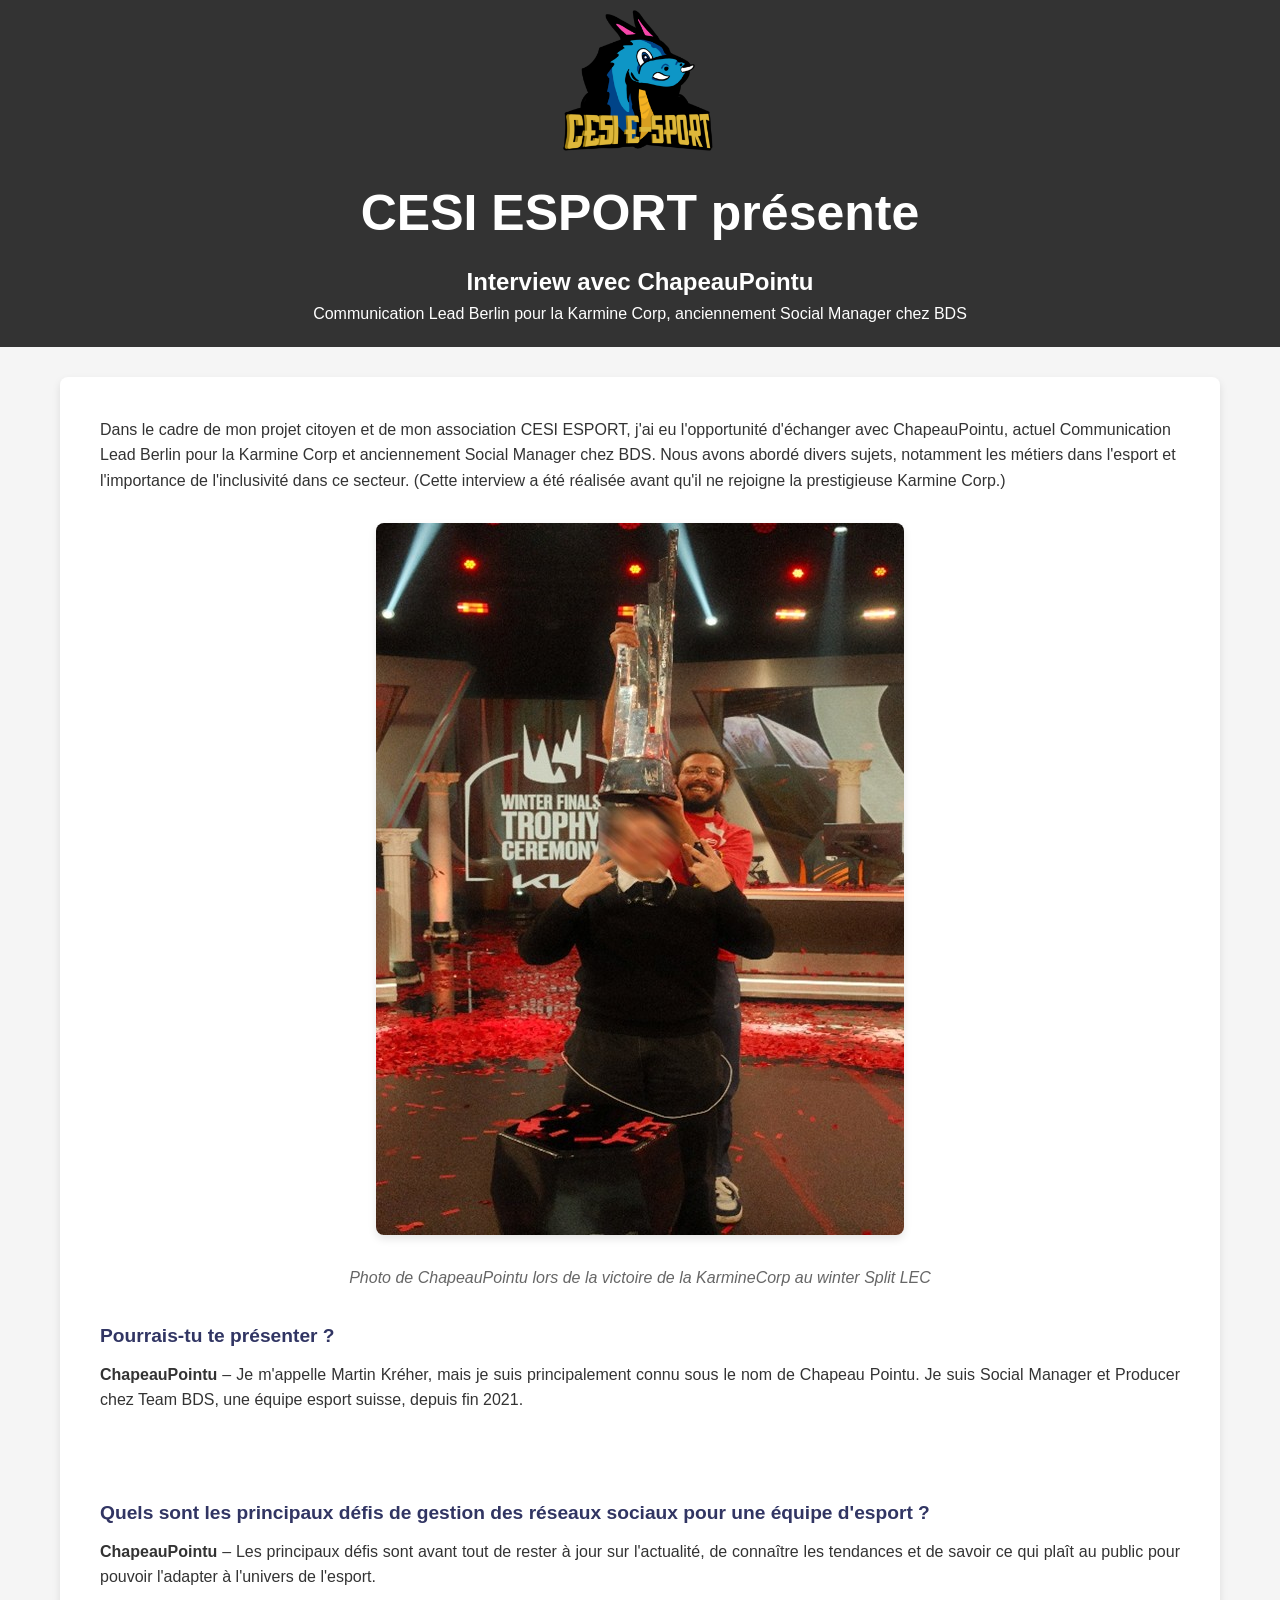
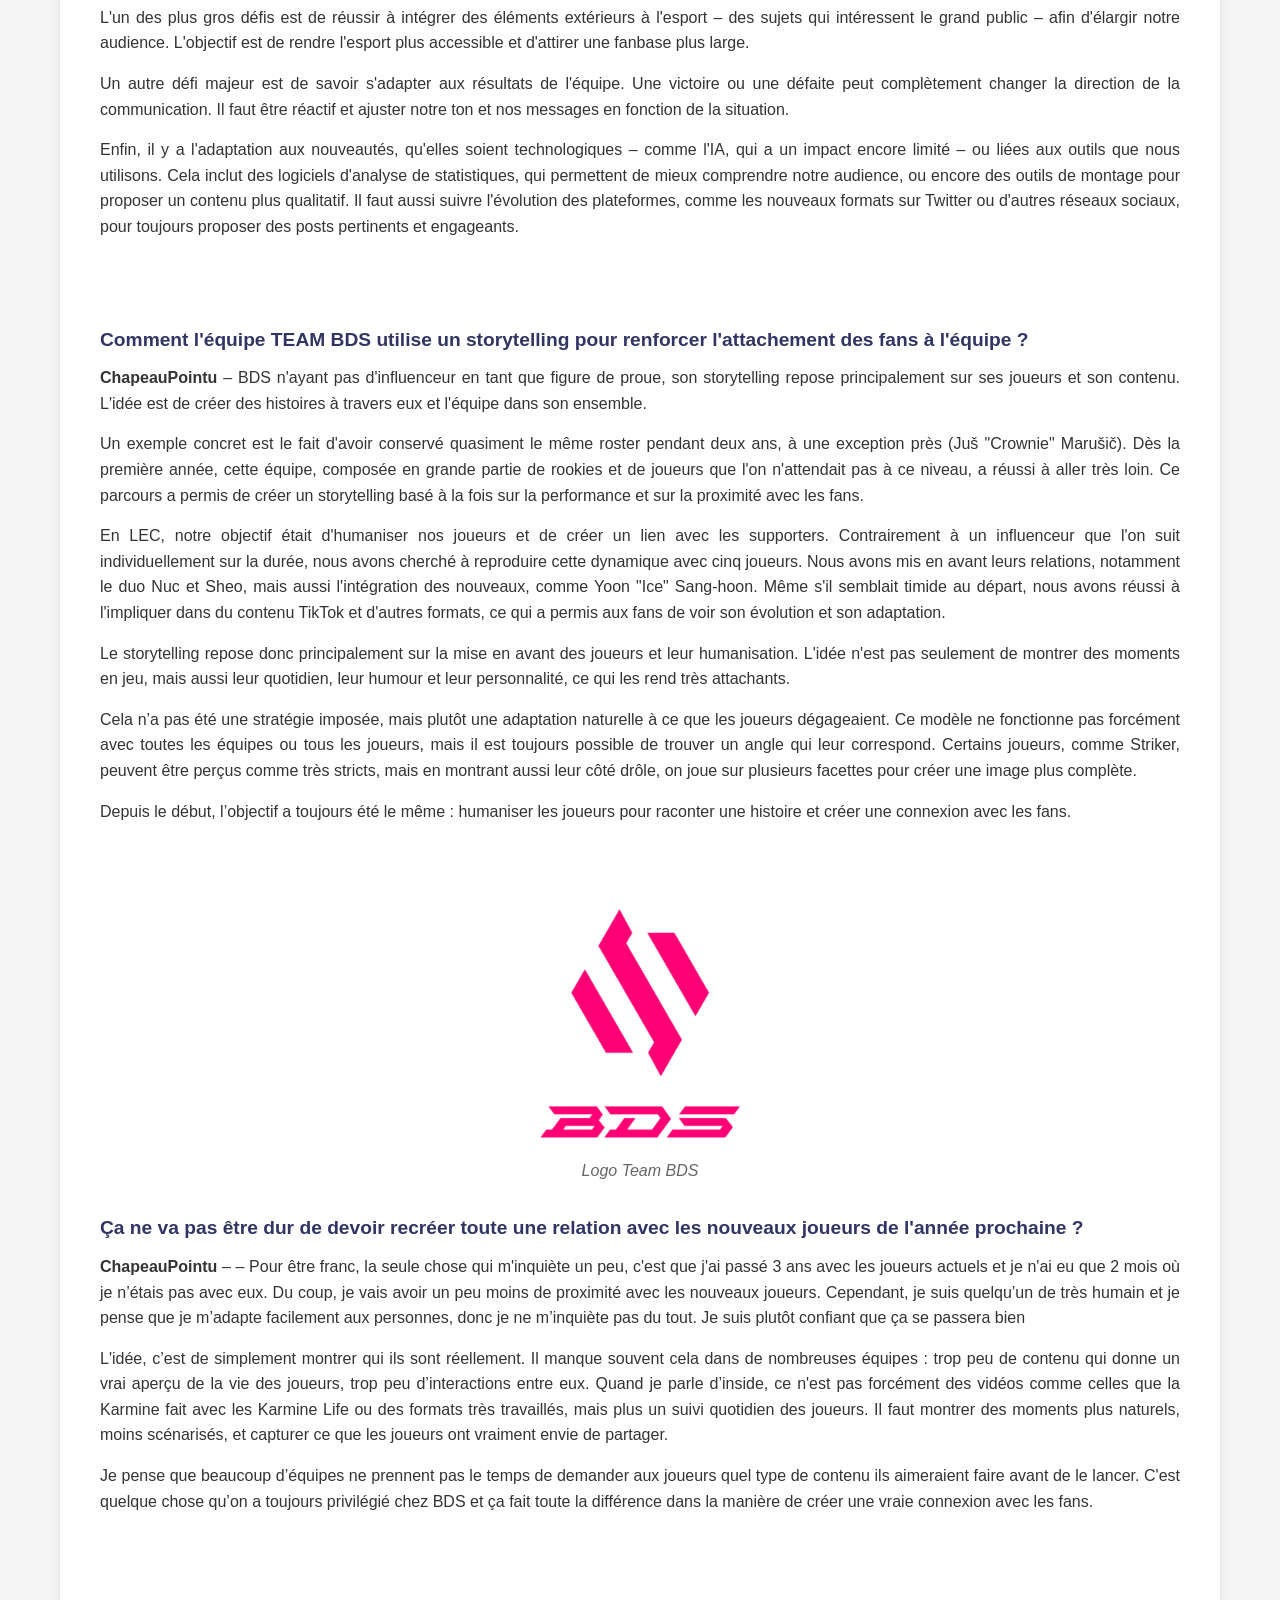
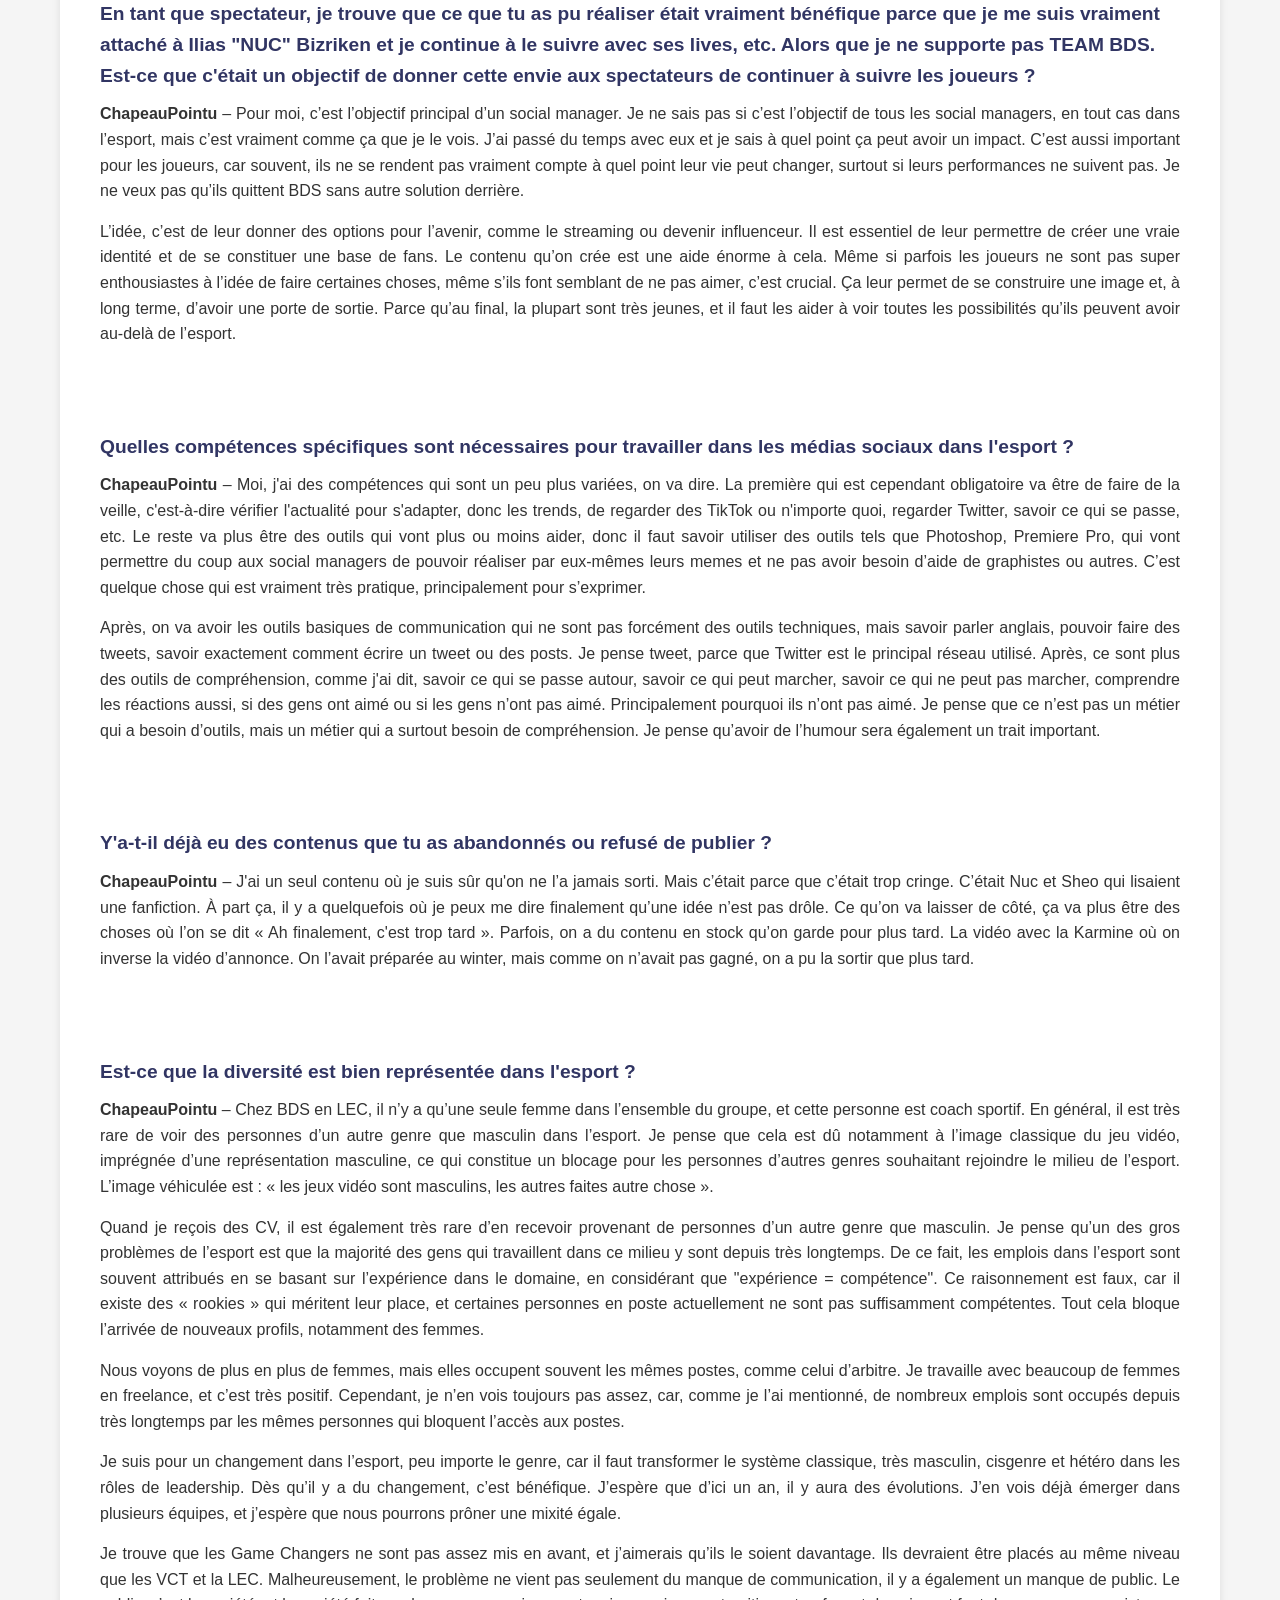
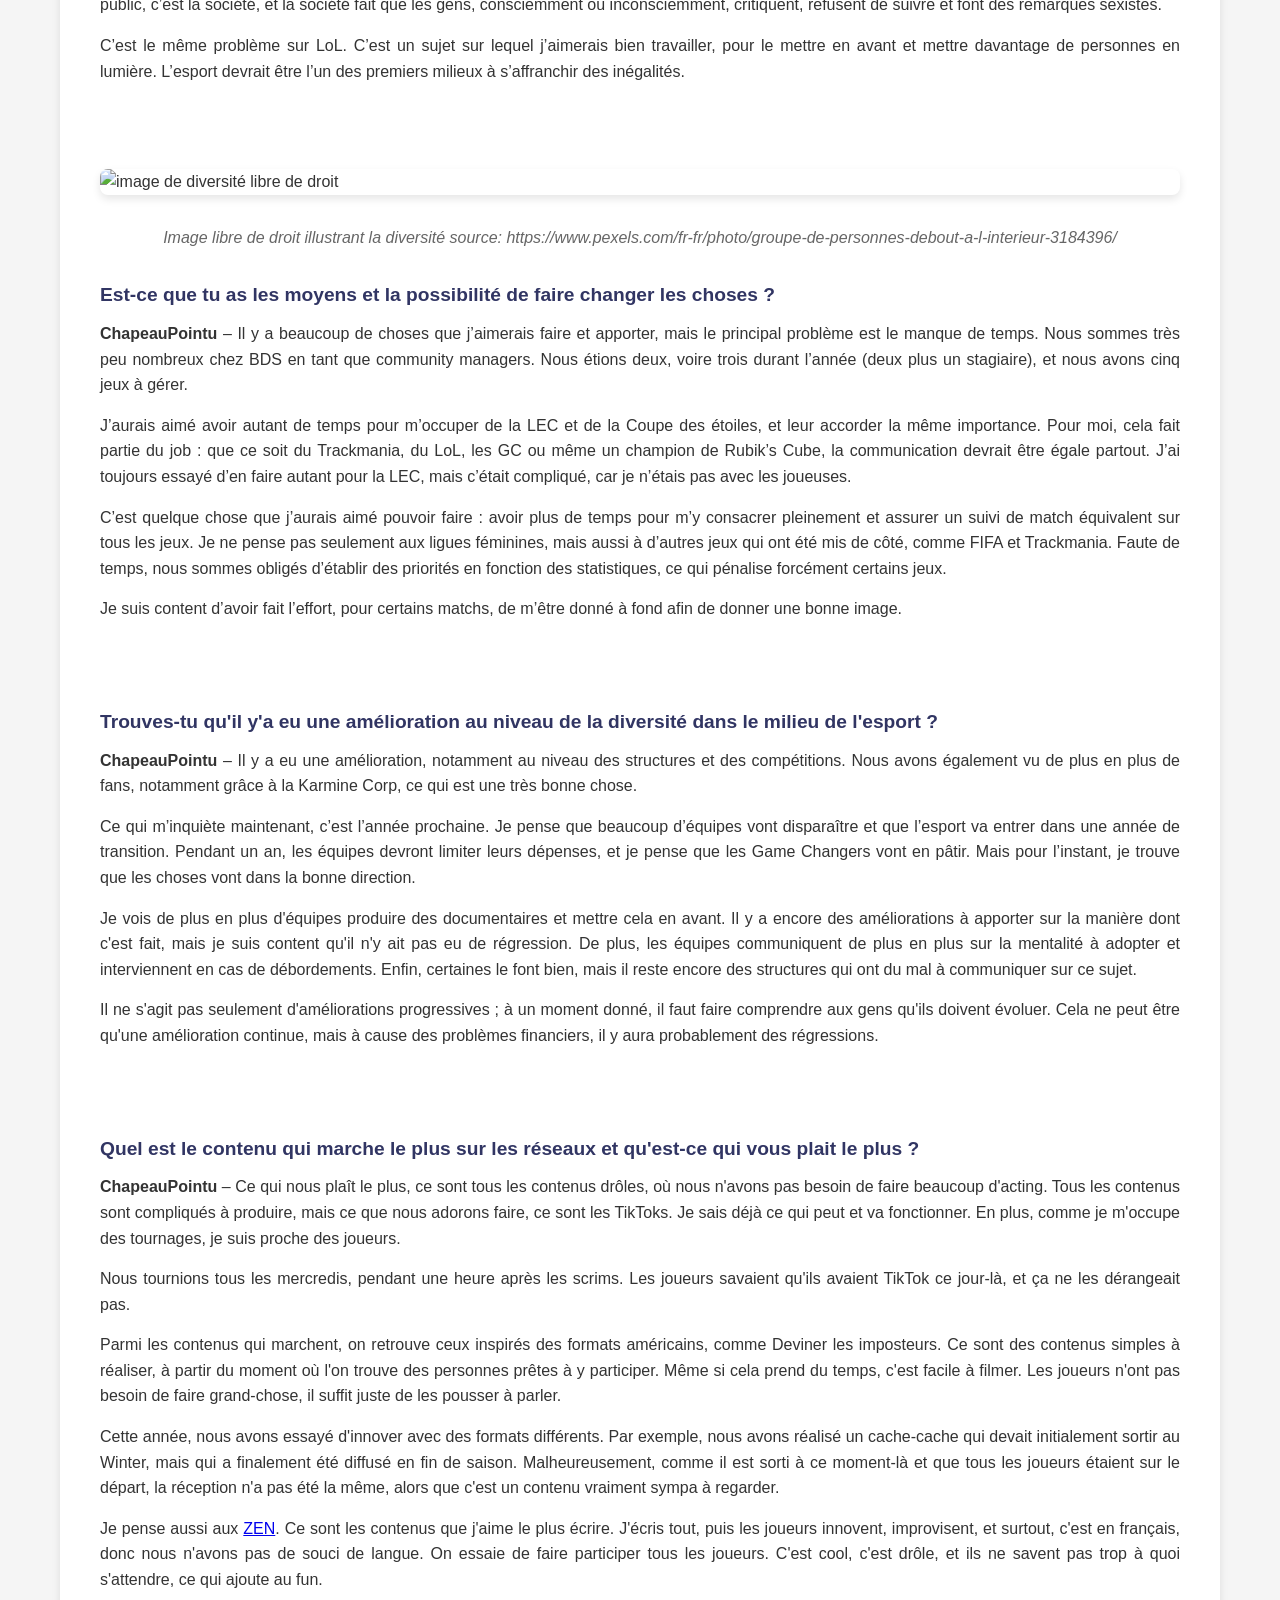
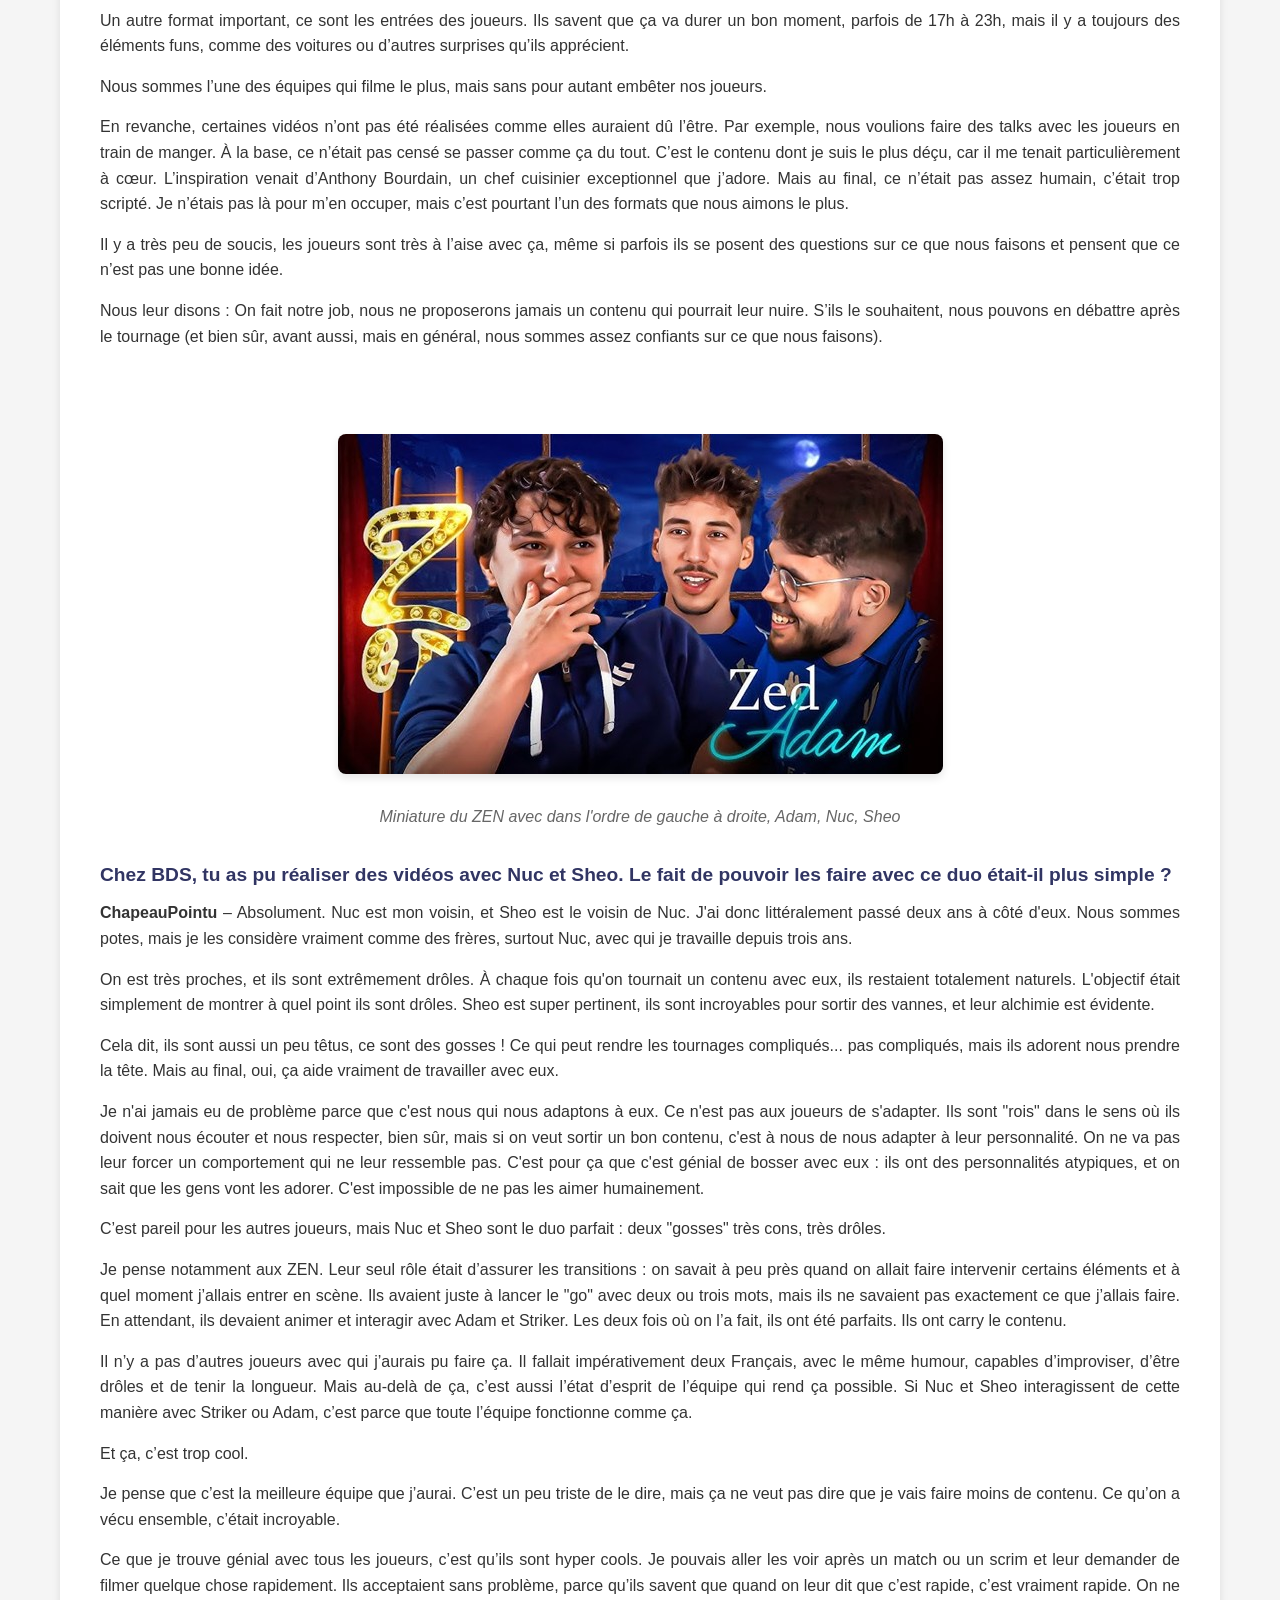
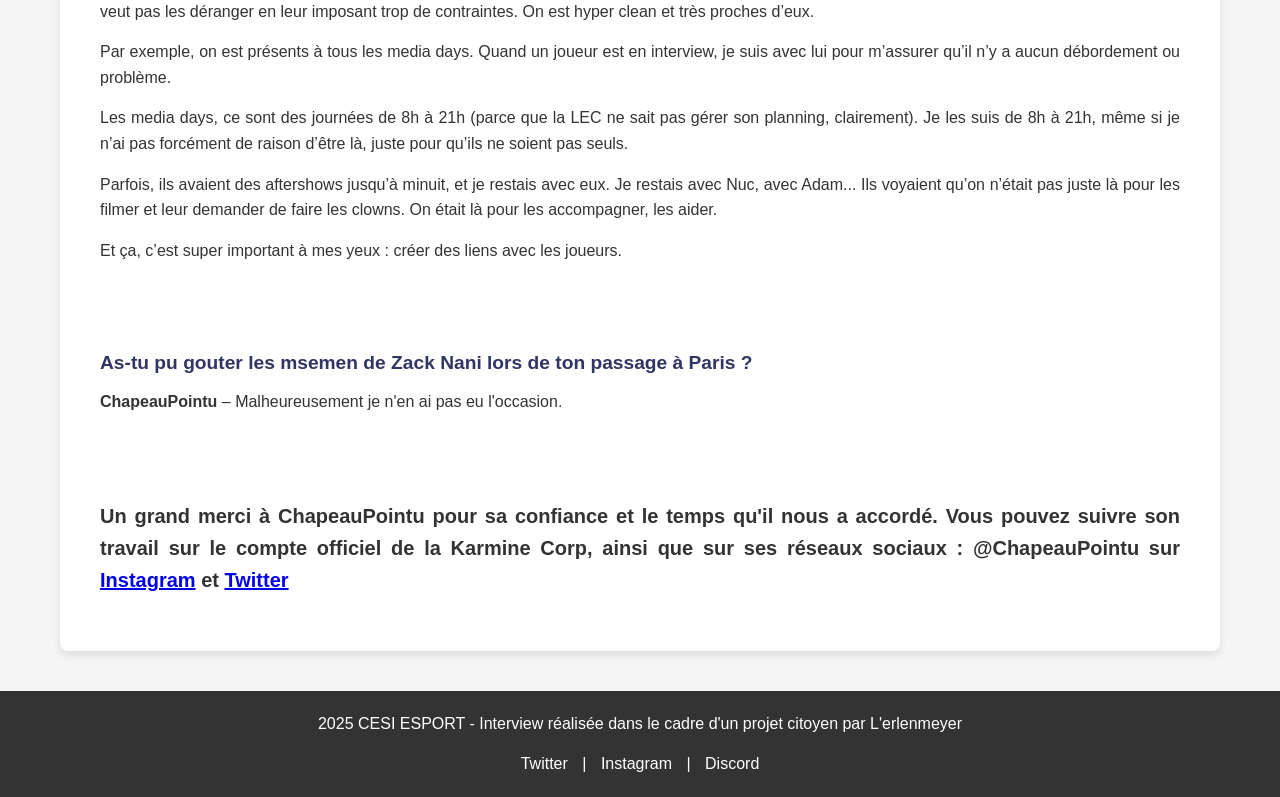
==== index.html @ 4772091a "Ajout image + plus d'espace entre les réponses" ====
<!DOCTYPE html>
<html lang="fr">
<head>
    <meta charset="UTF-8">
    <meta name="viewport" content="width=device-width, initial-scale=1.0">
    <link rel="stylesheet" href="Style.css">
    <link rel="icon" href="img/Logo%20cesi%20e-sport.png" type="image/x-icon">
    <title>Interview avec ChapeauPointu - CESI ESPORT</title>
</head>
<body>
<header>
    <div class="container">

        <img class= "logo_cesi_esport" src="img/Logo%20cesi%20e-sport.png" alt ="Logo Cesi Esport">
        <h1>CESI ESPORT présente</h1>
        <h2>Interview avec ChapeauPointu</h2>
        <p>Communication Lead Berlin pour la Karmine Corp, anciennement Social Manager chez BDS</p>
    </div>
</header>

<div class="container">
    <section class="interview-section">
        <p>Dans le cadre de mon projet citoyen et de mon association CESI ESPORT, j'ai eu l'opportunité d'échanger avec ChapeauPointu, actuel Communication Lead Berlin pour la Karmine Corp et anciennement Social Manager chez BDS. Nous avons abordé divers sujets, notamment les métiers dans l'esport et l'importance de l'inclusivité dans ce secteur. (Cette interview a été réalisée avant qu'il ne rejoigne la prestigieuse Karmine Corp.)</p>

        <img class="featured-image" src="img/Image1.jpg" alt="Photo de ChapeauPointu lors de la victoire de la KarmineCorp au winter Split LEC">
        <div class="image-caption"> Photo de ChapeauPointu lors de la victoire de la KarmineCorp au winter Split LEC</div>



        <div class="question">Pourrais-tu te présenter ?</div>
        <div class="answer">
            <p><strong>ChapeauPointu</strong> – Je m'appelle Martin Kréher, mais je suis principalement connu
                sous le nom de Chapeau Pointu. Je suis Social
                Manager et Producer chez Team BDS, une équipe esport suisse, depuis fin 2021.</p>
        </div>

        <div class="question">Quels sont les principaux défis de gestion des réseaux sociaux pour une équipe d'esport ?</div>
        <div class="answer">
            <p><strong>ChapeauPointu</strong> – Les principaux défis sont avant tout de rester à jour sur l'actualité, de connaître les tendances et de savoir ce qui plaît au public pour pouvoir l'adapter à l'univers de l'esport.</p>
            <p>L'un des plus gros défis est de réussir à intégrer des éléments extérieurs à l'esport – des sujets qui intéressent le grand public – afin d'élargir notre audience. L'objectif est de rendre l'esport plus accessible et d'attirer une fanbase plus large.</p>
            <p>Un autre défi majeur est de savoir s'adapter aux résultats de l'équipe. Une victoire ou une défaite peut complètement changer la direction de la communication. Il faut être réactif et ajuster notre ton et nos messages en fonction de la situation.</p>
            <p>Enfin, il y a l'adaptation aux nouveautés, qu'elles soient technologiques – comme l'IA, qui a un impact encore limité – ou liées aux outils que nous utilisons. Cela inclut des logiciels d'analyse de statistiques, qui permettent de mieux comprendre notre audience, ou encore des outils de montage pour proposer un contenu plus qualitatif. Il faut aussi suivre l'évolution des plateformes, comme les nouveaux formats sur Twitter ou d'autres réseaux sociaux, pour toujours proposer des posts pertinents et engageants.</p>
        </div>

        <div class="question">Comment l'équipe TEAM BDS utilise un storytelling pour renforcer l'attachement des fans à l'équipe ?</div>
        <div class="answer">
            <p><strong>ChapeauPointu</strong> – BDS n'ayant pas d'influenceur en tant que figure de proue, son storytelling repose principalement sur ses joueurs et son contenu. L'idée est de créer des histoires à travers eux et l'équipe dans son ensemble.</p>
            <p>Un exemple concret est le fait d'avoir conservé quasiment le même roster pendant deux ans, à une exception près (Juš "Crownie" Marušič). Dès la première année, cette équipe, composée en grande partie de rookies et de joueurs que l'on n'attendait pas à ce niveau, a réussi à aller très loin. Ce parcours a permis de créer un storytelling basé à la fois sur la performance et sur la proximité avec les fans.</p>
            <p>En LEC, notre objectif était d'humaniser nos joueurs et de créer un lien avec les supporters. Contrairement à un influenceur que l'on suit individuellement sur la durée, nous avons cherché à reproduire cette dynamique avec cinq joueurs. Nous avons mis en avant leurs relations, notamment le duo Nuc et Sheo, mais aussi l'intégration des nouveaux, comme Yoon "Ice" Sang-hoon. Même s'il semblait timide au départ, nous avons réussi à l'impliquer dans du contenu TikTok et d'autres formats, ce qui a permis aux fans de voir son évolution et son adaptation.</p>
            <p>Le storytelling repose donc principalement sur la mise en avant des joueurs et leur humanisation. L'idée n'est pas seulement de montrer des moments en jeu, mais aussi leur quotidien, leur humour et leur personnalité, ce qui les rend très attachants.</p>
            <p>Cela n’a pas été une stratégie imposée, mais plutôt une adaptation naturelle à ce que les joueurs dégageaient. Ce modèle ne fonctionne pas forcément avec toutes les équipes ou tous les joueurs, mais il est toujours possible de trouver un angle qui leur correspond. Certains joueurs, comme Striker, peuvent être perçus comme très stricts, mais en montrant aussi leur côté drôle, on joue sur plusieurs facettes pour créer une image plus complète.</p>
            <p>Depuis le début, l’objectif a toujours été le même : humaniser les joueurs pour raconter une histoire et créer une connexion avec les fans.</p>
        </div>

        <img class="bds" src="img/Image2.png" alt="Logo Team BDS">
        <div class="image-caption"> Logo Team BDS</div>

        <div class="question">Ça ne va pas être dur de devoir recréer toute une relation avec les nouveaux joueurs de l'année prochaine ?</div>
        <div class="answer">
            <p><strong>ChapeauPointu</strong> – – Pour être franc, la seule chose qui m'inquiète un peu, c'est que j'ai passé 3 ans avec les joueurs actuels et je n'ai eu que 2 mois où je n’étais pas avec eux. Du coup, je vais avoir un peu moins de proximité avec les nouveaux joueurs. Cependant, je suis quelqu’un de très humain et je pense que je m’adapte facilement aux personnes, donc je ne m’inquiète pas du tout. Je suis plutôt confiant que ça se passera bien</p>
            <p>L'idée, c’est de simplement montrer qui ils sont réellement. Il manque souvent cela dans de nombreuses équipes : trop peu de contenu qui donne un vrai aperçu de la vie des joueurs, trop peu d’interactions entre eux. Quand je parle d’inside, ce n'est pas forcément des vidéos comme celles que la Karmine fait avec les Karmine Life ou des formats très travaillés, mais plus un suivi quotidien des joueurs. Il faut montrer des moments plus naturels, moins scénarisés, et capturer ce que les joueurs ont vraiment envie de partager.</p>
            <p>Je pense que beaucoup d’équipes ne prennent pas le temps de demander aux joueurs quel type de contenu ils aimeraient faire avant de le lancer. C'est quelque chose qu’on a toujours privilégié chez BDS et ça fait toute la différence dans la manière de créer une vraie connexion avec les fans.</p>
        </div>

        <div class="question">En tant que spectateur, je trouve que ce que tu as pu réaliser était vraiment bénéfique parce que je me suis vraiment attaché à Ilias "NUC" Bizriken et je continue à le suivre avec ses lives, etc. Alors que je ne supporte pas TEAM BDS. Est-ce que c'était un objectif de donner cette envie aux spectateurs de continuer à suivre les joueurs ?</div>
        <div class="answer">
            <p><strong>ChapeauPointu</strong> – Pour moi, c’est l’objectif principal d’un social manager. Je ne sais pas si c’est l’objectif de tous les social managers, en tout cas dans l’esport, mais c’est vraiment comme ça que je le vois. J’ai passé du temps avec eux et je sais à quel point ça peut avoir un impact. C’est aussi important pour les joueurs, car souvent, ils ne se rendent pas vraiment compte à quel point leur vie peut changer, surtout si leurs performances ne suivent pas. Je ne veux pas qu’ils quittent BDS sans autre solution derrière.</p>
            <p>L’idée, c’est de leur donner des options pour l’avenir, comme le streaming ou devenir influenceur. Il est essentiel de leur permettre de créer une vraie identité et de se constituer une base de fans. Le contenu qu’on crée est une aide énorme à cela. Même si parfois les joueurs ne sont pas super enthousiastes à l’idée de faire certaines choses, même s’ils font semblant de ne pas aimer, c’est crucial. Ça leur permet de se construire une image et, à long terme, d’avoir une porte de sortie. Parce qu’au final, la plupart sont très jeunes, et il faut les aider à voir toutes les possibilités qu’ils peuvent avoir au-delà de l’esport.</p>
        </div>

        <div class="question">Quelles compétences spécifiques sont nécessaires pour travailler dans les médias sociaux dans l'esport ?</div>
        <div class="answer">
            <p><strong>ChapeauPointu</strong> – Moi, j'ai des compétences qui sont un peu plus variées, on va dire. La première qui est cependant obligatoire va être de faire de la veille, c'est-à-dire vérifier l'actualité pour s'adapter, donc les trends, de regarder des TikTok ou n'importe quoi, regarder Twitter, savoir ce qui se passe, etc. Le reste va plus être des outils qui vont plus ou moins aider, donc il faut savoir utiliser des outils tels que Photoshop, Premiere Pro, qui vont permettre du coup aux social managers de pouvoir réaliser par eux-mêmes leurs memes et ne pas avoir besoin d’aide de graphistes ou autres. C’est quelque chose qui est vraiment très pratique, principalement pour s’exprimer.</p>
            <p>Après, on va avoir les outils basiques de communication qui ne sont pas forcément des outils techniques, mais savoir parler anglais, pouvoir faire des tweets, savoir exactement comment écrire un tweet ou des posts. Je pense tweet, parce que Twitter est le principal réseau utilisé. Après, ce sont plus des outils de compréhension, comme j'ai dit, savoir ce qui se passe autour, savoir ce qui peut marcher, savoir ce qui ne peut pas marcher, comprendre les réactions aussi, si des gens ont aimé ou si les gens n’ont pas aimé. Principalement pourquoi ils n’ont pas aimé. Je pense que ce n’est pas un métier qui a besoin d’outils, mais un métier qui a surtout besoin de compréhension. Je pense qu’avoir de l’humour sera également un trait important.</p>
        </div>

        <div class="question">Y'a-t-il déjà eu des contenus que tu as abandonnés ou refusé de publier ?</div>
        <div class="answer">
            <p><strong>ChapeauPointu</strong> – J'ai un seul contenu où je suis sûr qu'on ne l’a jamais sorti. Mais c’était parce que c’était trop cringe. C’était Nuc et Sheo qui lisaient une fanfiction. À part ça, il y a quelquefois où je peux me dire finalement qu’une idée n’est pas drôle. Ce qu’on va laisser de côté, ça va plus être des choses où l’on se dit « Ah finalement, c'est trop tard ». Parfois, on a du contenu en stock qu’on garde pour plus tard. La vidéo avec la Karmine où on inverse la vidéo d’annonce. On l’avait préparée au winter, mais comme on n’avait pas gagné, on a pu la sortir que plus tard.</p>
        </div>

        <div class="question">Est-ce que la diversité est bien représentée dans l'esport ?</div>
        <div class="answer">
            <p><strong>ChapeauPointu</strong> – Chez BDS en LEC, il n’y a qu’une seule femme dans l’ensemble du groupe, et cette personne est coach sportif. En général, il est très rare de voir des personnes d’un autre genre que masculin dans l’esport. Je pense que cela est dû notamment à l’image classique du jeu vidéo, imprégnée d’une représentation masculine, ce qui constitue un blocage pour les personnes d’autres genres souhaitant rejoindre le milieu de l’esport. L’image véhiculée est : « les jeux vidéo sont masculins, les autres faites autre chose ».</p>
            <p>Quand je reçois des CV, il est également très rare d’en recevoir provenant de personnes d’un autre genre que masculin. Je pense qu’un des gros problèmes de l’esport est que la majorité des gens qui travaillent dans ce milieu y sont depuis très longtemps. De ce fait, les emplois dans l’esport sont souvent attribués en se basant sur l’expérience dans le domaine, en considérant que "expérience = compétence". Ce raisonnement est faux, car il existe des « rookies » qui méritent leur place, et certaines personnes en poste actuellement ne sont pas suffisamment compétentes. Tout cela bloque l’arrivée de nouveaux profils, notamment des femmes.</p>
            <p>Nous voyons de plus en plus de femmes, mais elles occupent souvent les mêmes postes, comme celui d’arbitre. Je travaille avec beaucoup de femmes en freelance, et c’est très positif. Cependant, je n’en vois toujours pas assez, car, comme je l’ai mentionné, de nombreux emplois sont occupés depuis très longtemps par les mêmes personnes qui bloquent l’accès aux postes.</p>
            <p>Je suis pour un changement dans l’esport, peu importe le genre, car il faut transformer le système classique, très masculin, cisgenre et hétéro dans les rôles de leadership. Dès qu’il y a du changement, c’est bénéfique. J’espère que d’ici un an, il y aura des évolutions. J’en vois déjà émerger dans plusieurs équipes, et j’espère que nous pourrons prôner une mixité égale.</p>
            <p>Je trouve que les Game Changers ne sont pas assez mis en avant, et j’aimerais qu’ils le soient davantage. Ils devraient être placés au même niveau que les VCT et la LEC. Malheureusement, le problème ne vient pas seulement du manque de communication, il y a également un manque de public. Le public, c’est la société, et la société fait que les gens, consciemment ou inconsciemment, critiquent, refusent de suivre et font des remarques sexistes.</p>
            <p>C’est le même problème sur LoL. C’est un sujet sur lequel j’aimerais bien travailler, pour le mettre en avant et mettre davantage de personnes en lumière. L’esport devrait être l’un des premiers milieux à s’affranchir des inégalités.</p>
        </div>
        <img class ="featured-image" src="img/diversity.png" alt ="image de diversité libre de droit">
        <div class="image-caption"> Image libre de droit illustrant la diversité source: https://www.pexels.com/fr-fr/photo/groupe-de-personnes-debout-a-l-interieur-3184396/</div>

        <div class="question">Est-ce que tu as les moyens et la possibilité de faire changer les choses ?</div>
        <div class="answer">
            <p><strong>ChapeauPointu</strong> – Il y a beaucoup de choses que j’aimerais faire et apporter, mais le principal problème est le manque de temps. Nous sommes très peu nombreux chez BDS en tant que community managers. Nous étions deux, voire trois durant l’année (deux plus un stagiaire), et nous avons cinq jeux à gérer.</p>
            <p>J’aurais aimé avoir autant de temps pour m’occuper de la LEC et de la Coupe des étoiles, et leur accorder la même importance. Pour moi, cela fait partie du job : que ce soit du Trackmania, du LoL, les GC ou même un champion de Rubik’s Cube, la communication devrait être égale partout. J’ai toujours essayé d’en faire autant pour la LEC, mais c’était compliqué, car je n’étais pas avec les joueuses.</p>
            <p>C’est quelque chose que j’aurais aimé pouvoir faire : avoir plus de temps pour m’y consacrer pleinement et assurer un suivi de match équivalent sur tous les jeux. Je ne pense pas seulement aux ligues féminines, mais aussi à d’autres jeux qui ont été mis de côté, comme FIFA et Trackmania. Faute de temps, nous sommes obligés d’établir des priorités en fonction des statistiques, ce qui pénalise forcément certains jeux.</p>
            <p>Je suis content d’avoir fait l’effort, pour certains matchs, de m’être donné à fond afin de donner une bonne image.</p>
        </div>

        <div class="question">Trouves-tu qu'il y'a eu une amélioration au niveau de la diversité dans le milieu de l'esport ?</div>
        <div class="answer">
            <p><strong>ChapeauPointu</strong> – Il y a eu une amélioration, notamment au niveau des structures et des compétitions. Nous avons également vu de plus en plus de fans, notamment grâce à la Karmine Corp, ce qui est une très bonne chose.</p>
            <p>Ce qui m’inquiète maintenant, c’est l’année prochaine. Je pense que beaucoup d’équipes vont disparaître et que l’esport va entrer dans une année de transition. Pendant un an, les équipes devront limiter leurs dépenses, et je pense que les Game Changers vont en pâtir. Mais pour l’instant, je trouve que les choses vont dans la bonne direction.</p>
            <p>Je vois de plus en plus d'équipes produire des documentaires et mettre cela en avant. Il y a encore des améliorations à apporter sur la manière dont c'est fait, mais je suis content qu'il n'y ait pas eu de régression. De plus, les équipes communiquent de plus en plus sur la mentalité à adopter et interviennent en cas de débordements. Enfin, certaines le font bien, mais il reste encore des structures qui ont du mal à communiquer sur ce sujet.</p>
            <p>Il ne s'agit pas seulement d'améliorations progressives ; à un moment donné, il faut faire comprendre aux gens qu'ils doivent évoluer. Cela ne peut être qu'une amélioration continue, mais à cause des problèmes financiers, il y aura probablement des régressions.</p>
        </div>

        <div class="question">Quel est le contenu qui marche le plus sur les réseaux et qu'est-ce qui vous plait le plus ?</div>
        <div class="answer">
            <p><strong>ChapeauPointu</strong> – Ce qui nous plaît le plus, ce sont tous les contenus drôles, où nous n'avons pas besoin de faire beaucoup d'acting. Tous les contenus sont compliqués à produire, mais ce que nous adorons faire, ce sont les TikToks. Je sais déjà ce qui peut et va fonctionner. En plus, comme je m'occupe des tournages, je suis proche des joueurs.</p>
            <p>Nous tournions tous les mercredis, pendant une heure après les scrims. Les joueurs savaient qu'ils avaient TikTok ce jour-là, et ça ne les dérangeait pas.</p>
            <p>Parmi les contenus qui marchent, on retrouve ceux inspirés des formats américains, comme Deviner les imposteurs. Ce sont des contenus simples à réaliser, à partir du moment où l'on trouve des personnes prêtes à y participer. Même si cela prend du temps, c'est facile à filmer. Les joueurs n'ont pas besoin de faire grand-chose, il suffit juste de les pousser à parler.</p>
            <p>Cette année, nous avons essayé d'innover avec des formats différents. Par exemple, nous avons réalisé un cache-cache qui devait initialement sortir au Winter, mais qui a finalement été diffusé en fin de saison. Malheureusement, comme il est sorti à ce moment-là et que tous les joueurs étaient sur le départ, la réception n'a pas été la même, alors que c'est un contenu vraiment sympa à regarder.</p>
            <p>Je pense aussi aux <a href="https://www.youtube.com/watch?v=0v-E3b8JTEQ">ZEN</a>. Ce sont les contenus que j'aime le plus écrire. J'écris tout, puis les joueurs innovent, improvisent, et surtout, c'est en français, donc nous n'avons pas de souci de langue. On essaie de faire participer tous les joueurs. C'est cool, c'est drôle, et ils ne savent pas trop à quoi s'attendre, ce qui ajoute au fun. </p>
            <p>Un autre format important, ce sont les entrées des joueurs. Ils savent que ça va durer un bon moment, parfois de 17h à 23h, mais il y a toujours des éléments funs, comme des voitures ou d’autres surprises qu’ils apprécient.</p>
            <p>Nous sommes l’une des équipes qui filme le plus, mais sans pour autant embêter nos joueurs.</p>
            <p>En revanche, certaines vidéos n’ont pas été réalisées comme elles auraient dû l’être. Par exemple, nous voulions faire des talks avec les joueurs en train de manger. À la base, ce n’était pas censé se passer comme ça du tout. C’est le contenu dont je suis le plus déçu, car il me tenait particulièrement à cœur. L’inspiration venait d’Anthony Bourdain, un chef cuisinier exceptionnel que j’adore. Mais au final, ce n’était pas assez humain, c’était trop scripté. Je n’étais pas là pour m’en occuper, mais c’est pourtant l’un des formats que nous aimons le plus.</p>
            <p>Il y a très peu de soucis, les joueurs sont très à l’aise avec ça, même si parfois ils se posent des questions sur ce que nous faisons et pensent que ce n’est pas une bonne idée.</p>
            <p>Nous leur disons : On fait notre job, nous ne proposerons jamais un contenu qui pourrait leur nuire. S’ils le souhaitent, nous pouvons en débattre après le tournage (et bien sûr, avant aussi, mais en général, nous sommes assez confiants sur ce que nous faisons).</p>
        </div>

        <img class="featured-image" src="img/Image3.jpg" alt="Miniature du ZEN avec Adam, Nuc, Sheo">
        <div class="image-caption"> Miniature du ZEN avec dans l'ordre de gauche à droite, Adam, Nuc, Sheo</div>

        <div class="question">Chez BDS, tu as pu réaliser des vidéos avec Nuc et Sheo. Le fait de pouvoir les faire avec ce duo était-il plus simple ?</div>
        <div class="answer">
            <p><strong>ChapeauPointu</strong> – Absolument. Nuc est mon voisin, et Sheo est le voisin de Nuc. J'ai donc littéralement passé deux ans à côté d'eux. Nous sommes potes, mais je les considère vraiment comme des frères, surtout Nuc, avec qui je travaille depuis trois ans.</p>
            <p>On est très proches, et ils sont extrêmement drôles. À chaque fois qu'on tournait un contenu avec eux, ils restaient totalement naturels. L'objectif était simplement de montrer à quel point ils sont drôles. Sheo est super pertinent, ils sont incroyables pour sortir des vannes, et leur alchimie est évidente.</p>
            <p>Cela dit, ils sont aussi un peu têtus, ce sont des gosses ! Ce qui peut rendre les tournages compliqués... pas compliqués, mais ils adorent nous prendre la tête. Mais au final, oui, ça aide vraiment de travailler avec eux.</p>
            <p>Je n'ai jamais eu de problème parce que c'est nous qui nous adaptons à eux. Ce n'est pas aux joueurs de s'adapter. Ils sont "rois" dans le sens où ils doivent nous écouter et nous respecter, bien sûr, mais si on veut sortir un bon contenu, c'est à nous de nous adapter à leur personnalité. On ne va pas leur forcer un comportement qui ne leur ressemble pas. C'est pour ça que c'est génial de bosser avec eux : ils ont des personnalités atypiques, et on sait que les gens vont les adorer. C'est impossible de ne pas les aimer humainement.</p>
            <p>C’est pareil pour les autres joueurs, mais Nuc et Sheo sont le duo parfait : deux "gosses" très cons, très drôles.</p>
            <p>Je pense notamment aux ZEN. Leur seul rôle était d’assurer les transitions : on savait à peu près quand on allait faire intervenir certains éléments et à quel moment j’allais entrer en scène. Ils avaient juste à lancer le "go" avec deux ou trois mots, mais ils ne savaient pas exactement ce que j’allais faire. En attendant, ils devaient animer et interagir avec Adam et Striker. Les deux fois où on l’a fait, ils ont été parfaits. Ils ont carry le contenu.</p>
            <p>Il n’y a pas d’autres joueurs avec qui j’aurais pu faire ça. Il fallait impérativement deux Français, avec le même humour, capables d’improviser, d’être drôles et de tenir la longueur. Mais au-delà de ça, c’est aussi l’état d’esprit de l’équipe qui rend ça possible. Si Nuc et Sheo interagissent de cette manière avec Striker ou Adam, c’est parce que toute l’équipe fonctionne comme ça.</p>
            <p>Et ça, c’est trop cool.</p>
            <p>Je pense que c’est la meilleure équipe que j’aurai. C’est un peu triste de le dire, mais ça ne veut pas dire que je vais faire moins de contenu. Ce qu’on a vécu ensemble, c’était incroyable.</p>
            <p>Ce que je trouve génial avec tous les joueurs, c’est qu’ils sont hyper cools. Je pouvais aller les voir après un match ou un scrim et leur demander de filmer quelque chose rapidement. Ils acceptaient sans problème, parce qu’ils savent que quand on leur dit que c’est rapide, c’est vraiment rapide. On ne veut pas les déranger en leur imposant trop de contraintes. On est hyper clean et très proches d’eux.</p>
            <p>Par exemple, on est présents à tous les media days. Quand un joueur est en interview, je suis avec lui pour m’assurer qu’il n’y a aucun débordement ou problème.</p>
            <p>Les media days, ce sont des journées de 8h à 21h (parce que la LEC ne sait pas gérer son planning, clairement). Je les suis de 8h à 21h, même si je n’ai pas forcément de raison d’être là, juste pour qu’ils ne soient pas seuls.</p>
            <p>Parfois, ils avaient des aftershows jusqu’à minuit, et je restais avec eux. Je restais avec Nuc, avec Adam... Ils voyaient qu’on n’était pas juste là pour les filmer et leur demander de faire les clowns. On était là pour les accompagner, les aider.</p>
            <p>Et ça, c’est super important à mes yeux : créer des liens avec les joueurs.</p>
        </div>

        <div class="question">As-tu pu gouter les msemen de Zack Nani lors de ton passage à Paris ?</div>
        <div class="answer">
            <p><strong>ChapeauPointu</strong> – Malheureusement je n'en ai pas eu l'occasion.</p>
        </div>
        <div class="conclusion">
            <p>Un grand merci à ChapeauPointu pour sa confiance et le temps qu'il nous a accordé. Vous pouvez suivre son travail sur le compte officiel de la Karmine Corp,
                ainsi que sur ses réseaux sociaux : @ChapeauPointu sur <a href="https://www.instagram.com/chapeaupointu_/">Instagram</a> et <a href="https://x.com/ChapauPointu" >Twitter</a> </p>
        </div>
    </section>

</div>
<footer>
    <div class="container">
        <p>2025 CESI ESPORT - Interview réalisée dans le cadre d'un projet citoyen par L'erlenmeyer</p>
        <div class="social-links">
            <a href="https://x.com/Steeqix">Twitter</a> | <a href="https://www.instagram.com/cesiesport/">Instagram</a> | <a href="https://discord.gg/R4xw9hkA">Discord</a>
        </div>
    </div>
</footer>

</body>
</html>
---- Style.css ----
:root {
    --primary-color: #313563;
    --secondary-color: #333333 ;
    --accent-color: #FFB84D;
    --text-color: #333;
    --light-bg: #f5f5f5;
    --card-shadow: 0 4px 8px rgba(0,0,0,0.1);
}

* {
    margin: 0;
    padding: 0;
    box-sizing: border-box;
    font-family: 'Segoe UI', Tahoma, Geneva, Verdana, sans-serif;
}

body {
    color: var(--text-color);
    line-height: 1.6;
    background-color: var(--light-bg);
}

.container {
    max-width: 1200px;
    margin: 0 auto;
    padding: 0 20px;
}
.logo_cesi_esport {
    margin-top: -50px;
    width: 300px;
    height: auto;
}

header {
    background-color: var(--secondary-color);
    color: white;
    padding: 20px 0;
    text-align: center;
}

header h1 {
    margin-top: -30px;
    font-size: 50px;
    margin-bottom: 10px;
}

.intro {
    padding: 40px 0;
    text-align: center;
}

.intro p {
    max-width: 800px;
    margin: 0 auto 20px;
    font-size: 1.1rem;
}

.featured-image {
    display: block;
    margin: 30px auto;
    max-width: 100%;
    height: auto;
    border-radius: 8px;
    box-shadow: var(--card-shadow);
}

.image-caption {
    text-align: center;
    font-style: italic;
    margin-bottom: 30px;
    color: #666;
}

.interview-section {
    background-color: white;
    padding: 40px;
    margin: 30px 0;
    border-radius: 8px;
    box-shadow: var(--card-shadow);
}

.question {
    font-weight: bold;
    color: var(--primary-color);
    margin-top: 25px;
    margin-bottom: 10px;
    font-size: 1.2rem;
}

.answer {
    margin-bottom: 85px;
    text-align: justify;
}

.answer p {
    margin-bottom: 15px;
}

footer {
    background-color: var(--secondary-color);
    color: white;
    text-align: center;
    padding: 20px 0;
    margin-top: 40px;
}

.social-links {
    margin-top: 15px;
}

.social-links a {
    color: white;
    margin: 0 10px;
    text-decoration: none;
}

.social-links a:hover {
    text-decoration: underline;
    color: var(--accent-color);
}

.bds {
    max-width: 200px;
    margin: 20px auto;
    display: block;
}

.conclusion {
    margin-top: 70px;
    margin-bottom: 15px;
    font-weight: bold;
    font-size: 20px;
    text-align: justify;
}

@media (max-width: 768px) {
    .interview-section {
        padding: 20px;
    }

    .intro p {
        font-size: 1rem;
    }

    .question {
        font-size: 1.1rem;
    }
}
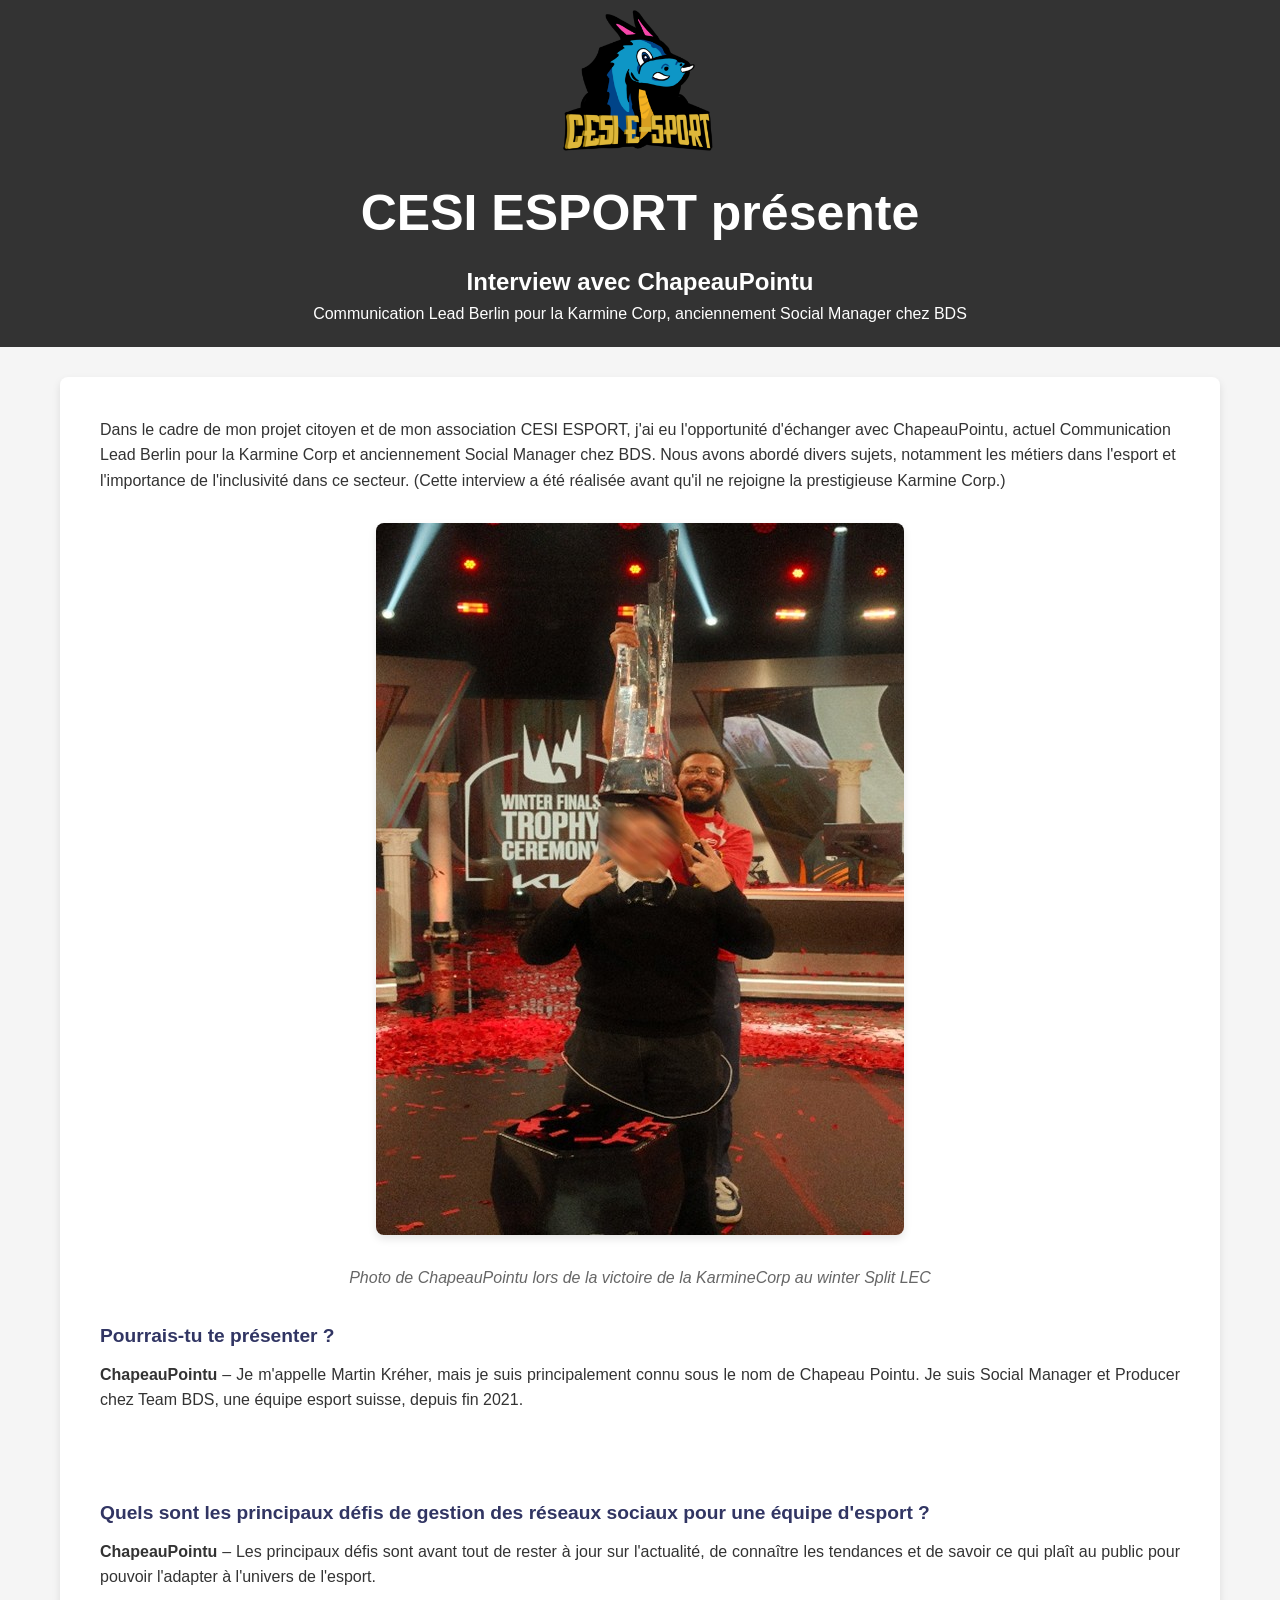
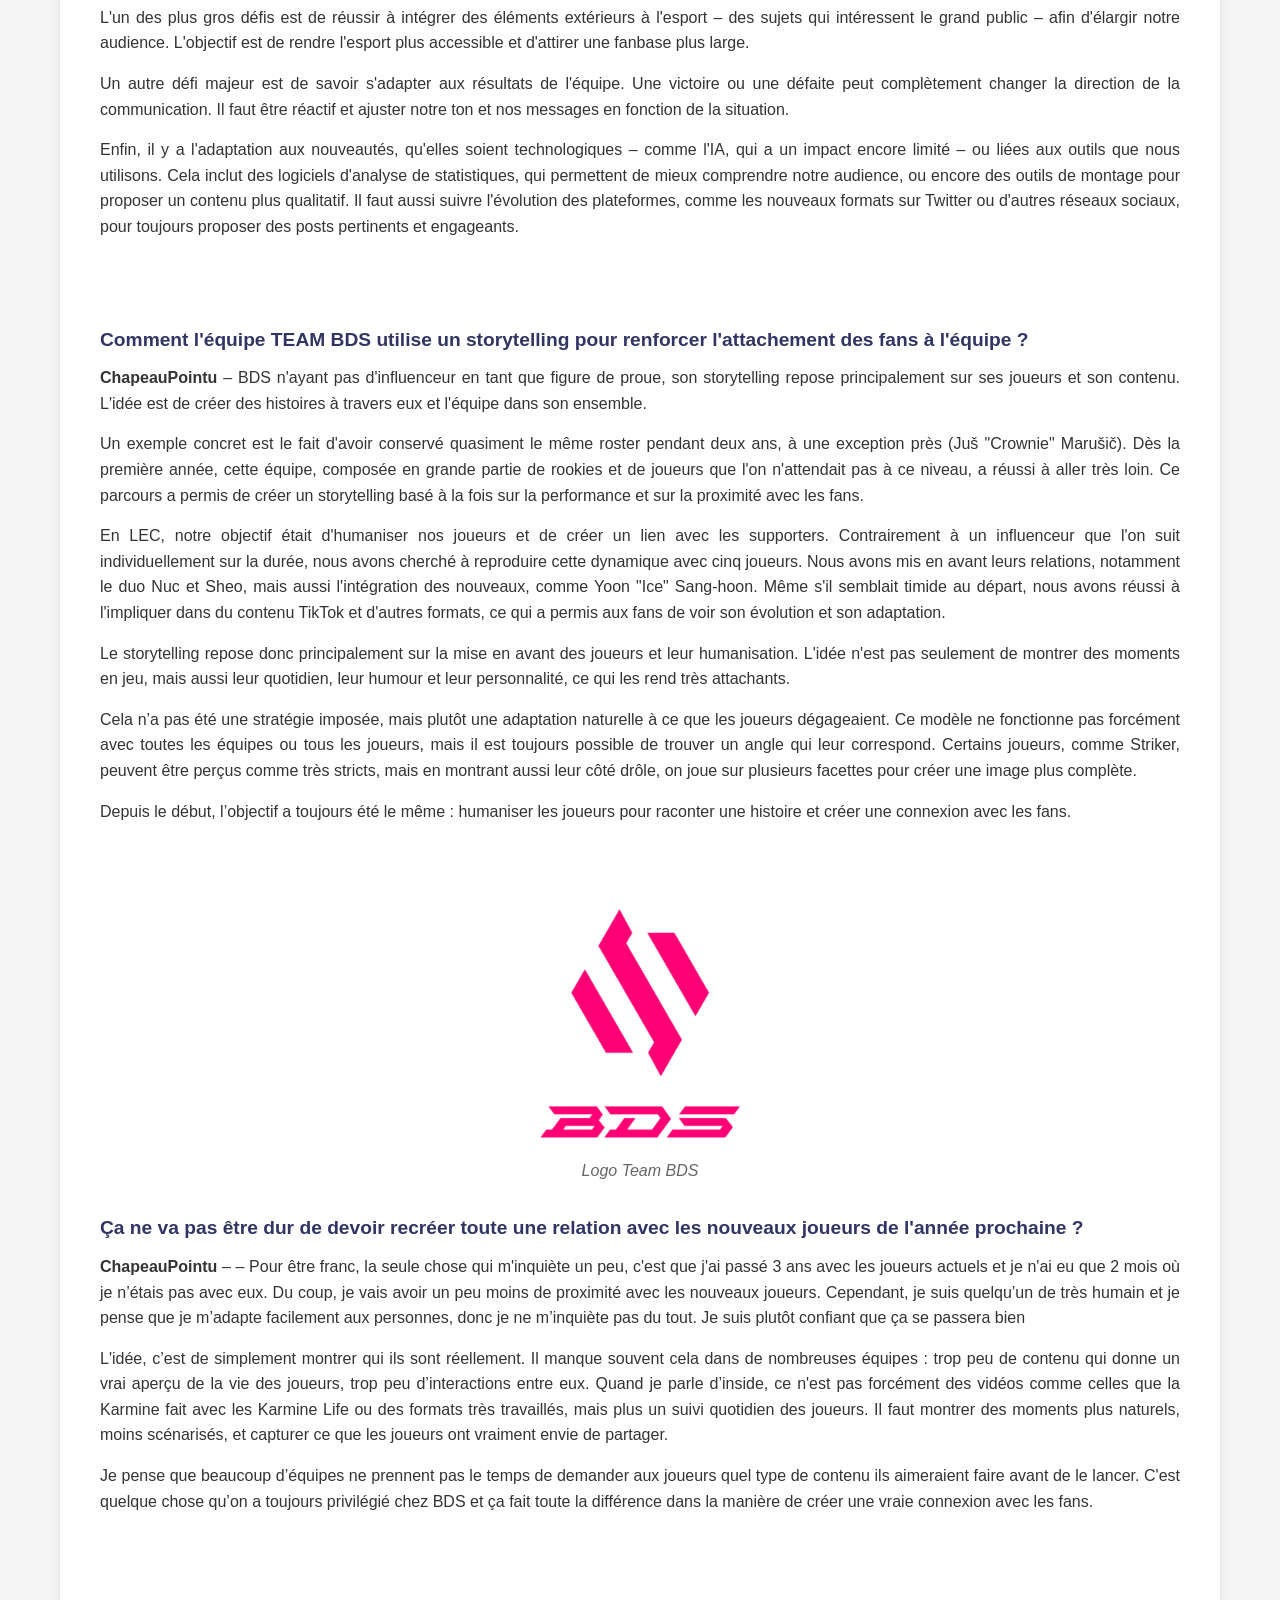
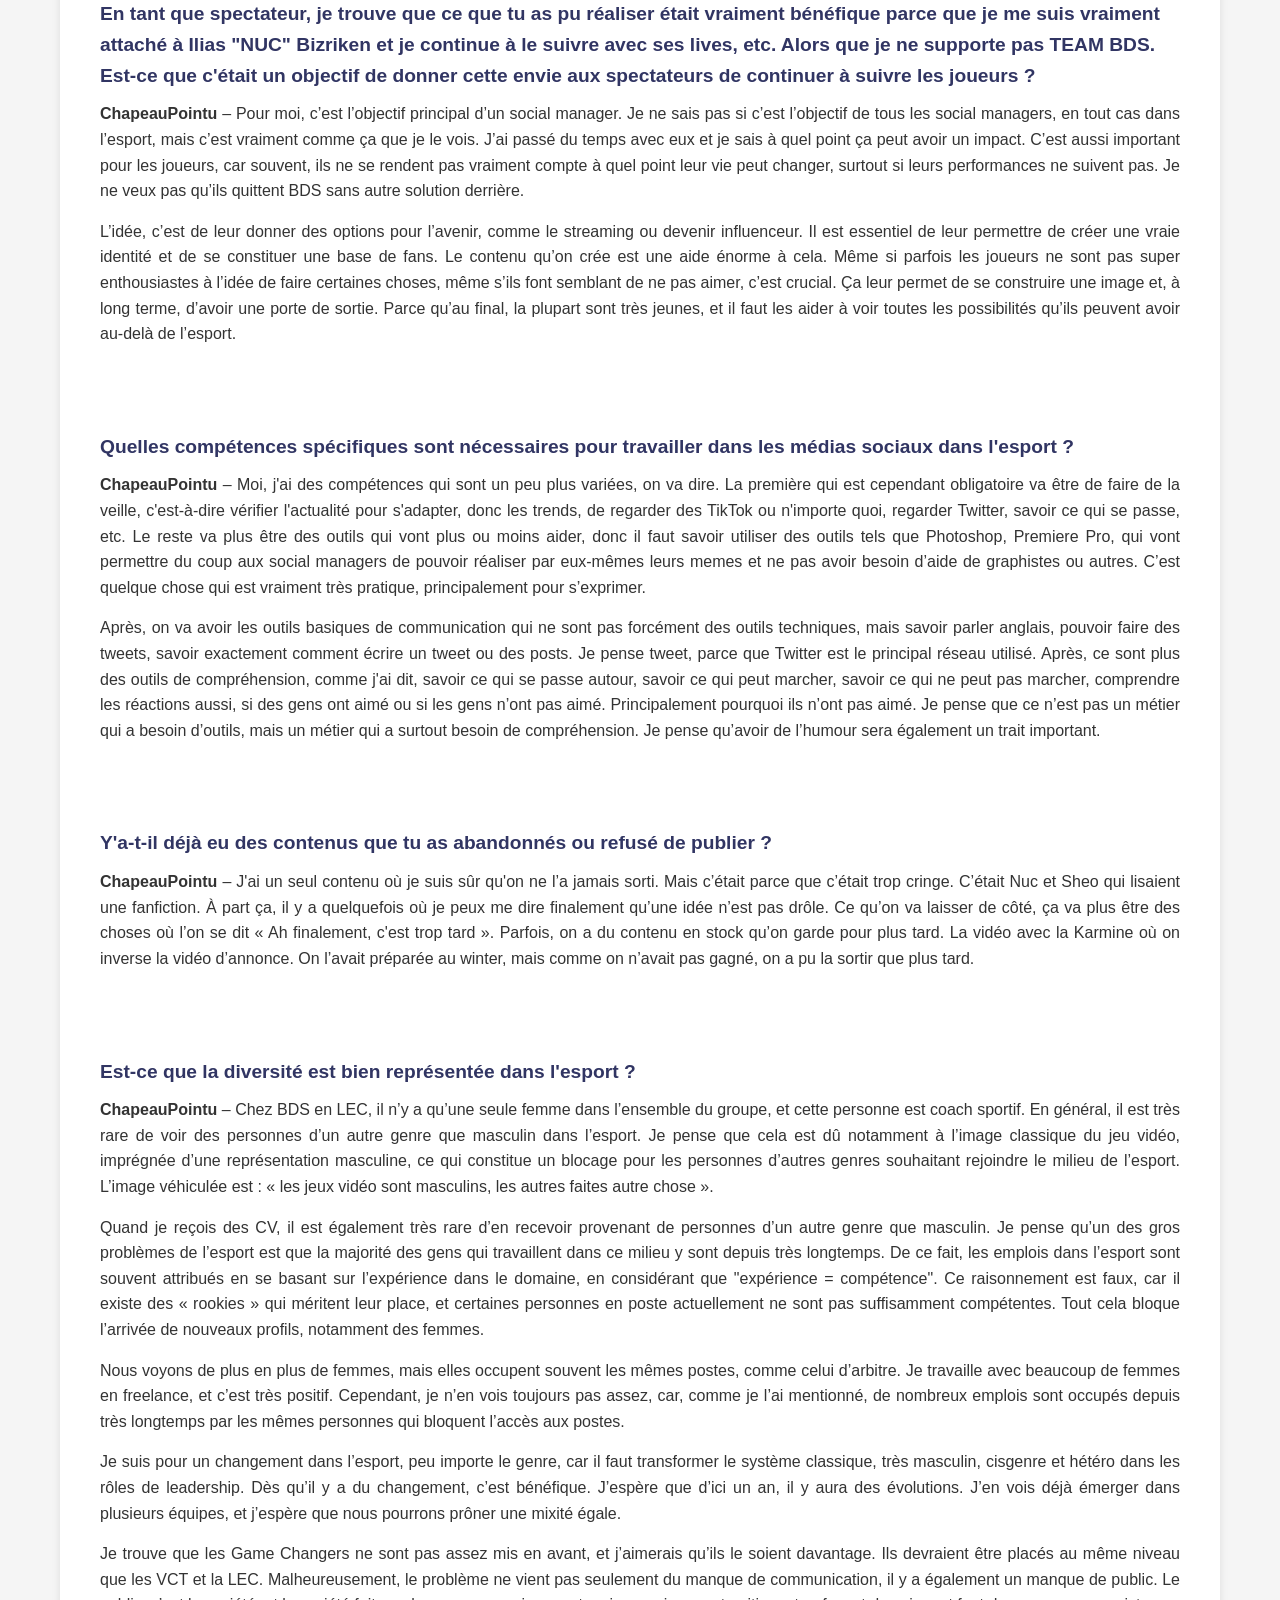
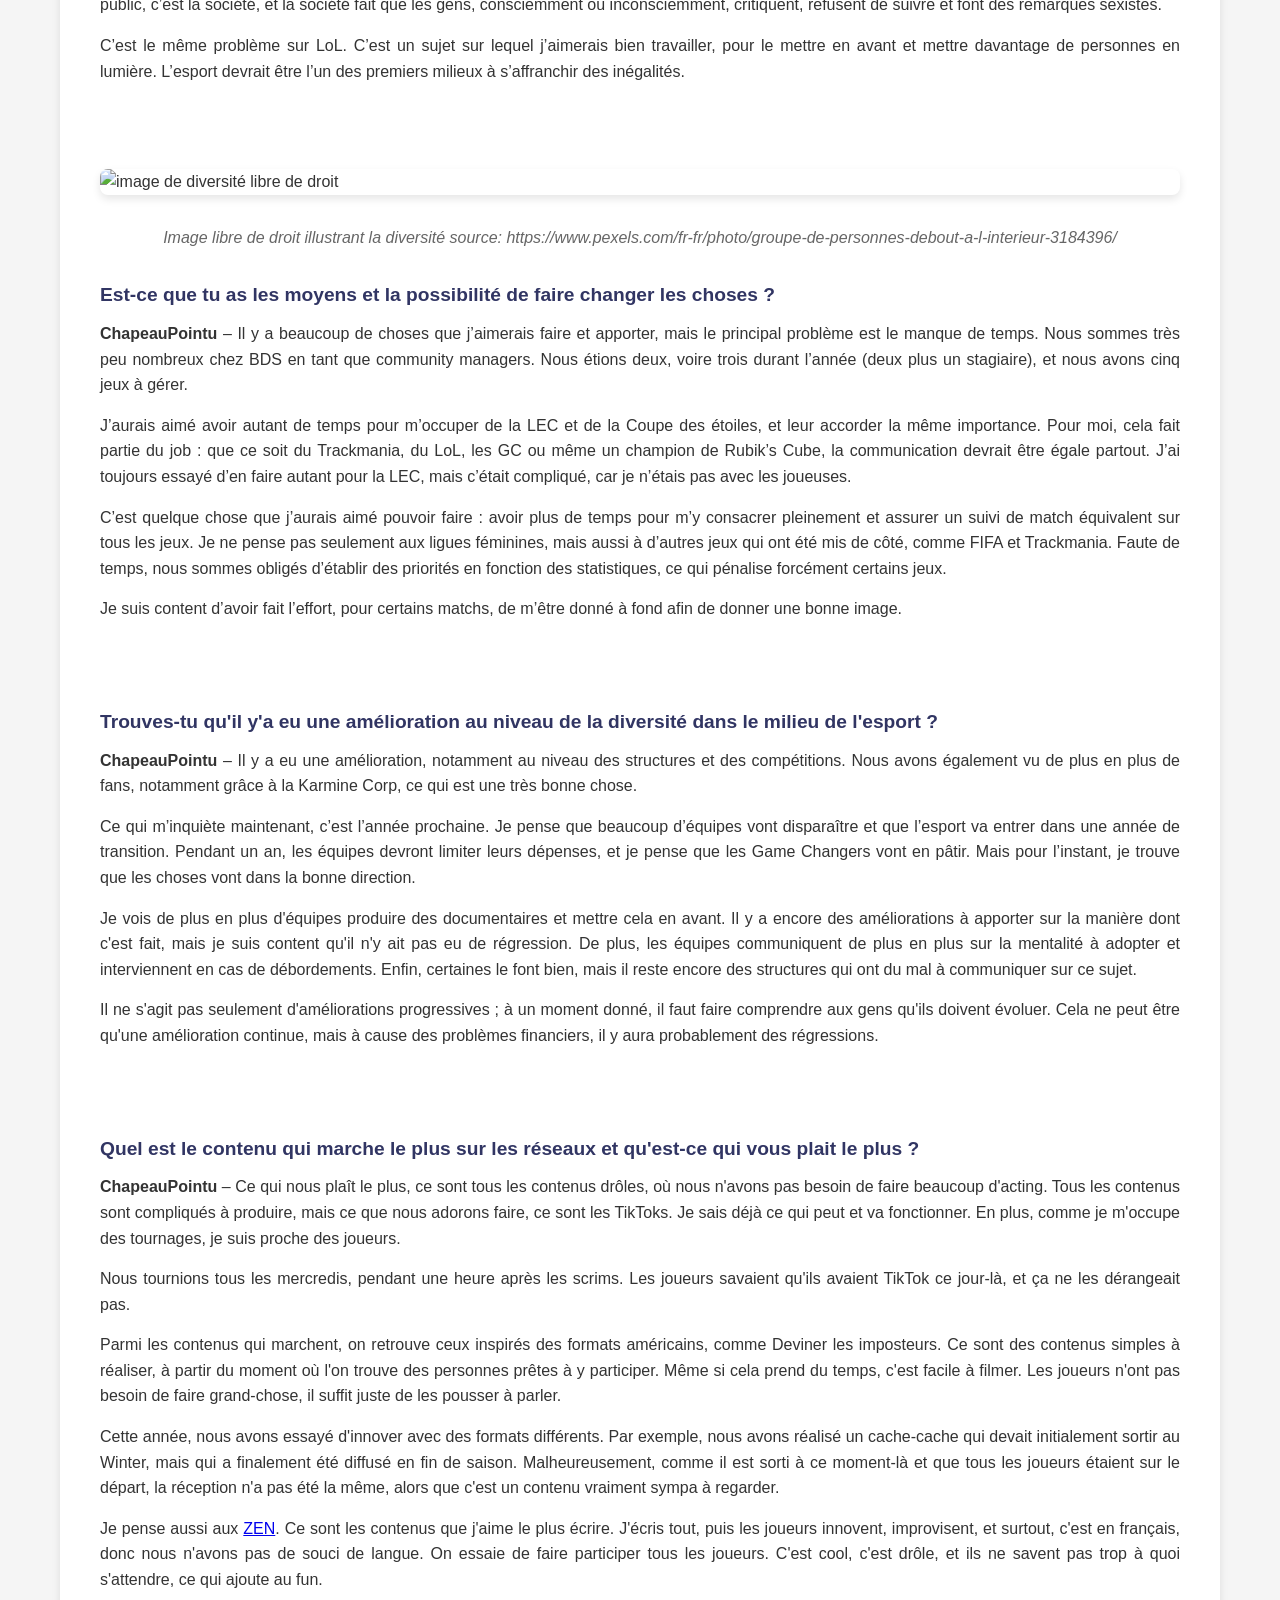
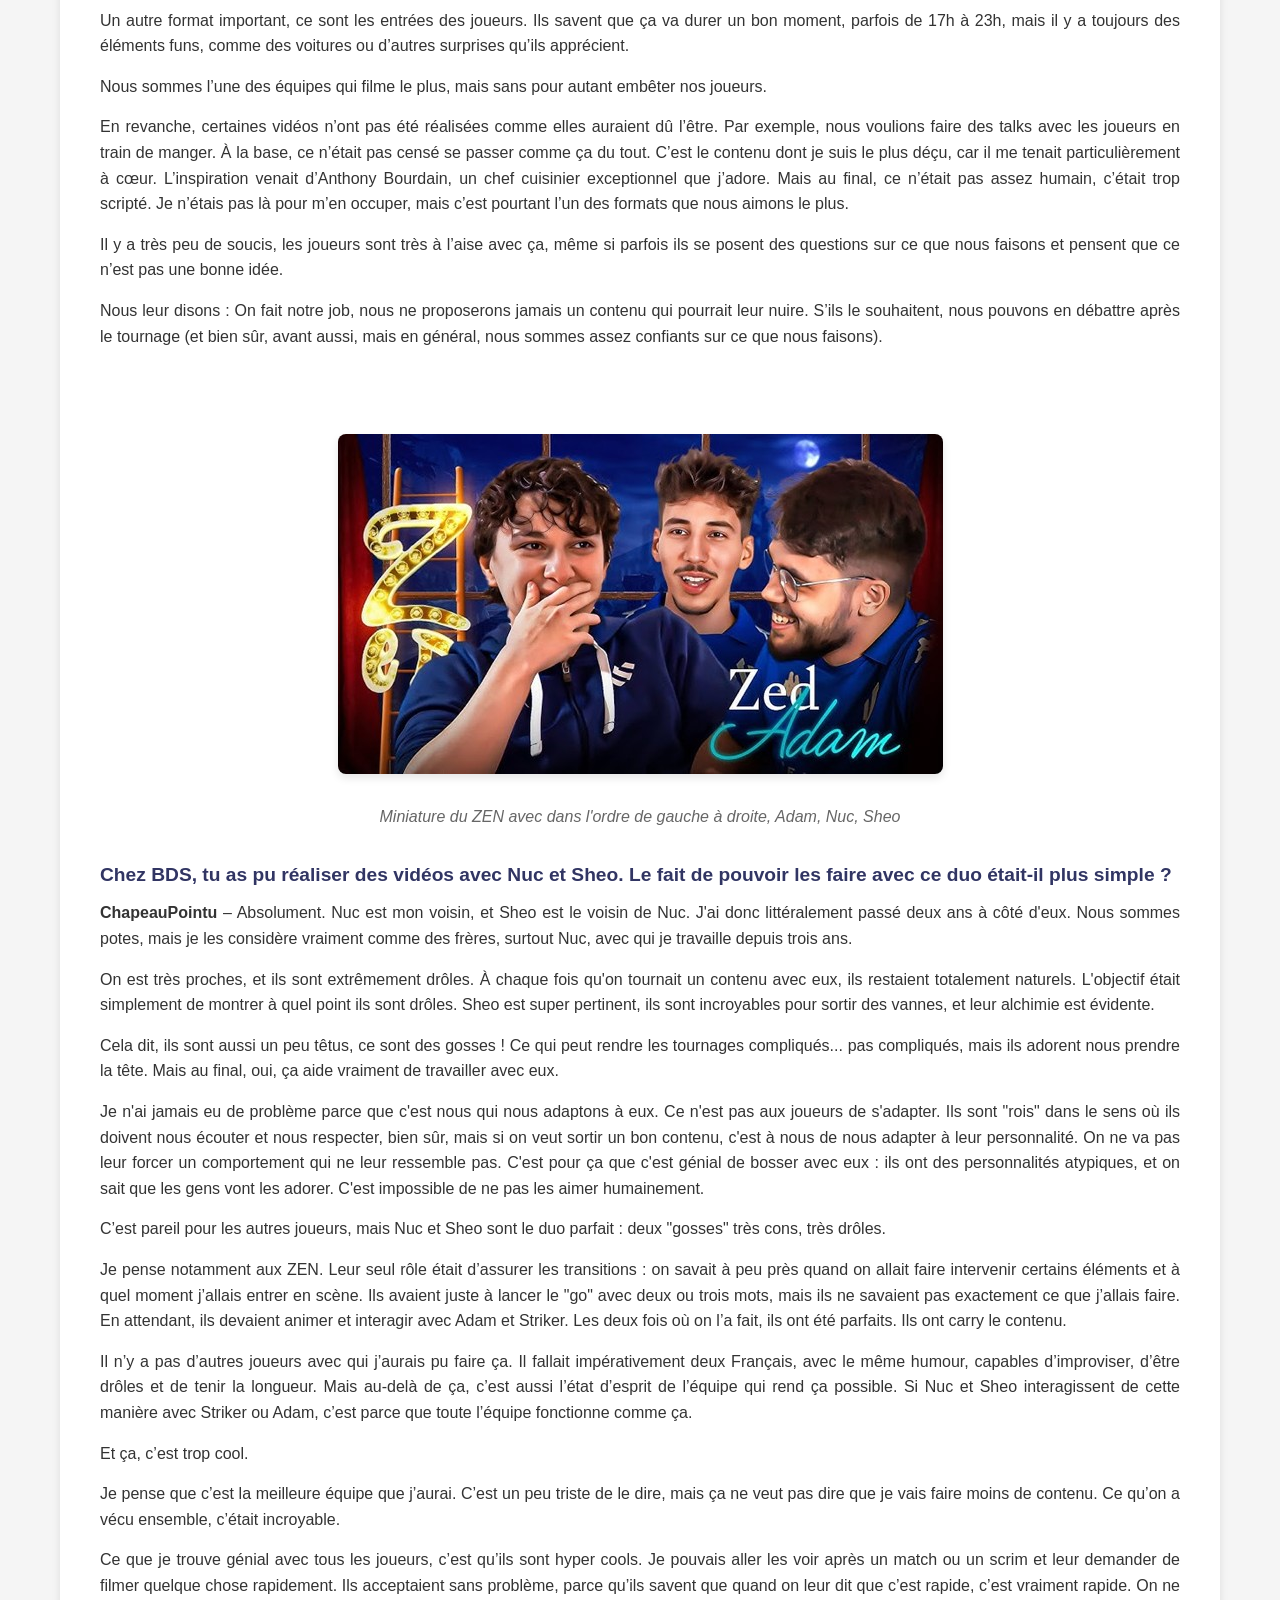
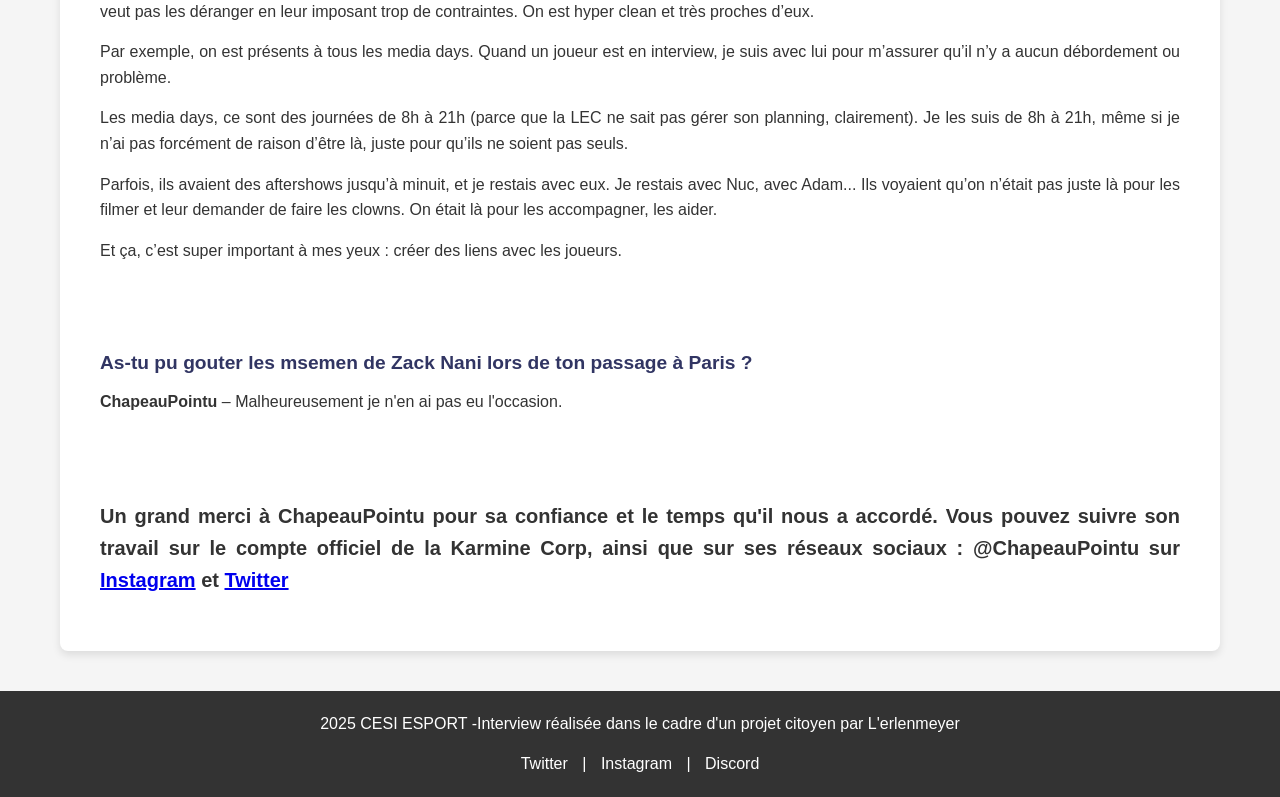
==== commit 6e90dca3: "Ajout image + plus d'espace entre les réponses" ====
--- a/index.html
+++ b/index.html
@@ -155,7 +155,7 @@
 </div>
 <footer>
     <div class="container">
-        <p>2025 CESI ESPORT - Interview réalisée dans le cadre d'un projet citoyen par L'erlenmeyer</p>
+        <p>2025 CESI ESPORT -Interview réalisée dans le cadre d'un projet citoyen par L'erlenmeyer</p>
         <div class="social-links">
             <a href="https://x.com/Steeqix">Twitter</a> | <a href="https://www.instagram.com/cesiesport/">Instagram</a> | <a href="https://discord.gg/R4xw9hkA">Discord</a>
         </div>
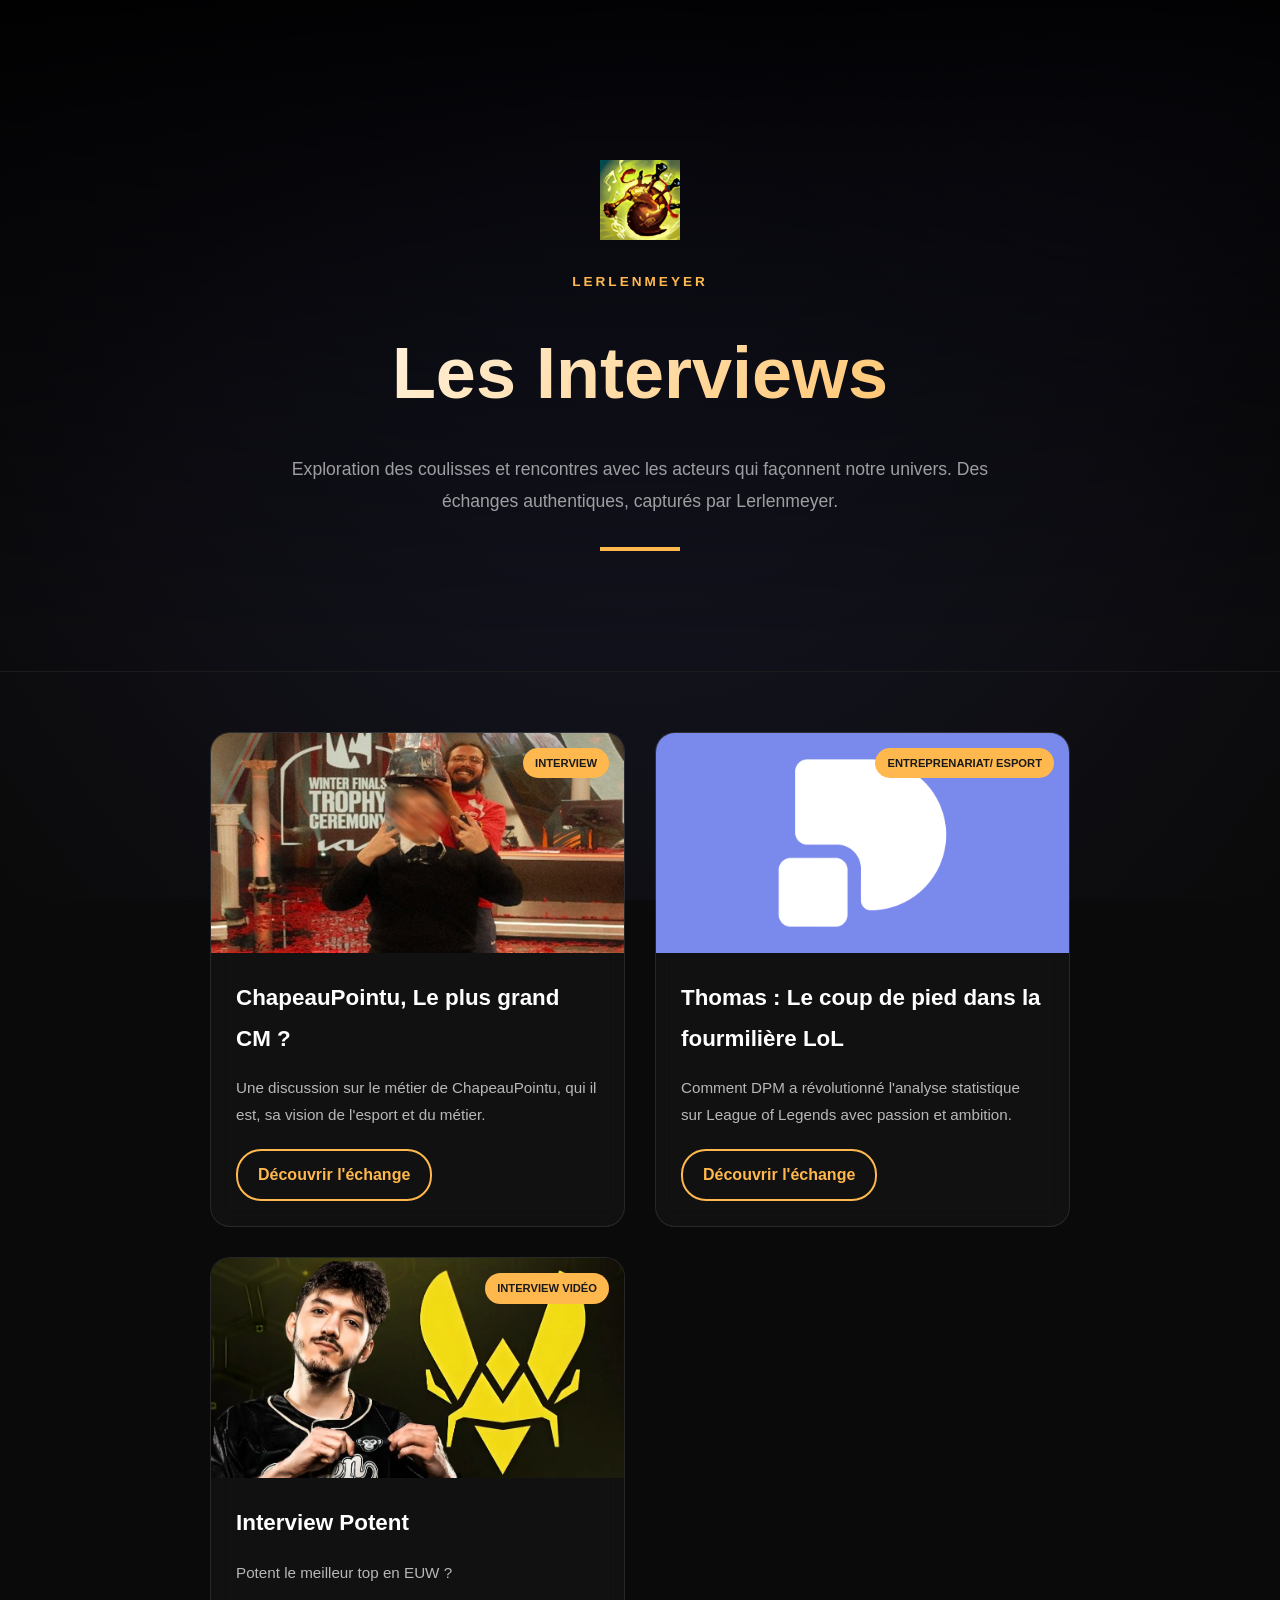
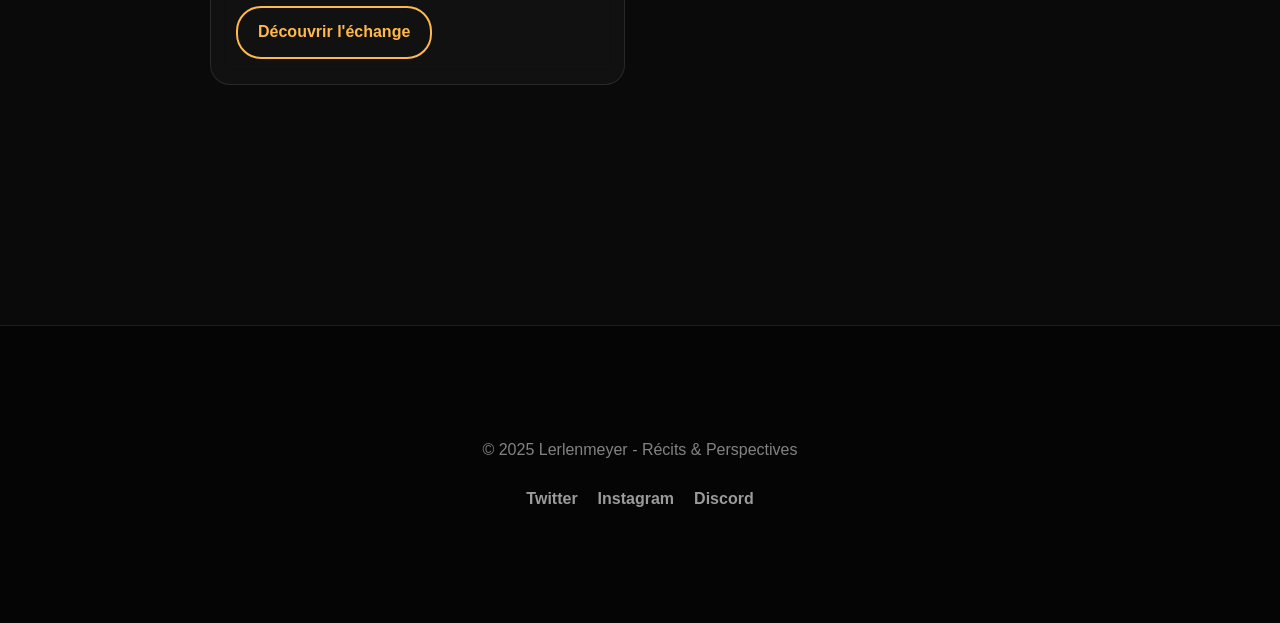
==== commit 71e386f9: "Modification total du code" ====
--- a/index.html
+++ b/index.html
@@ -3,161 +3,73 @@
 <head>
     <meta charset="UTF-8">
     <meta name="viewport" content="width=device-width, initial-scale=1.0">
+    <title>Interviews | Lerlenmeyer</title>
     <link rel="stylesheet" href="Style.css">
-    <link rel="icon" href="img/Logo%20cesi%20e-sport.png" type="image/x-icon">
-    <title>Interview avec ChapeauPointu - CESI ESPORT</title>
+    <link rel="icon" href="img/Logo.webp" type="image/x-icon">
 </head>
-<body>
-<header>
+<body class="index-body">
+<div class="bg-animated"></div>
+
+<header class="index-header">
     <div class="container">
-
-        <img class= "logo_cesi_esport" src="img/Logo%20cesi%20e-sport.png" alt ="Logo Cesi Esport">
-        <h1>CESI ESPORT présente</h1>
-        <h2>Interview avec ChapeauPointu</h2>
-        <p>Communication Lead Berlin pour la Karmine Corp, anciennement Social Manager chez BDS</p>
+        <img src="img/Logo.webp" alt="Logo erlenmeyer" class="header-logo" style="margin-bottom: 20px; height: 80px;">
+        <div class="brand">Lerlenmeyer</div>
+        <h1>Les Interviews</h1>
+        <p class="subtitle">Exploration des coulisses et rencontres avec les acteurs qui façonnent notre univers. Des échanges authentiques, capturés par Lerlenmeyer.</p>
+        <div class="header-line"></div>
     </div>
 </header>
 
-<div class="container">
-    <section class="interview-section">
-        <p>Dans le cadre de mon projet citoyen et de mon association CESI ESPORT, j'ai eu l'opportunité d'échanger avec ChapeauPointu, actuel Communication Lead Berlin pour la Karmine Corp et anciennement Social Manager chez BDS. Nous avons abordé divers sujets, notamment les métiers dans l'esport et l'importance de l'inclusivité dans ce secteur. (Cette interview a été réalisée avant qu'il ne rejoigne la prestigieuse Karmine Corp.)</p>
+<main class="container">
+    <div class="interview-grid">
 
-        <img class="featured-image" src="img/Image1.jpg" alt="Photo de ChapeauPointu lors de la victoire de la KarmineCorp au winter Split LEC">
-        <div class="image-caption"> Photo de ChapeauPointu lors de la victoire de la KarmineCorp au winter Split LEC</div>
+        <article class="interview-card">
+            <div class="card-image">
+                <img src="img/Image1.jpg" alt="ChapeauPointu Interview">
+                <span class="category-tag">Interview</span>
+            </div>
+            <div class="card-body">
+                <h2>ChapeauPointu, Le plus grand CM ?</h2>
+                <p>Une discussion sur le métier de ChapeauPointu, qui il est, sa vision de l'esport et du métier.</p>
+                <a href="chapeaupointu.html" class="btn-link">Découvrir l'échange</a>
+            </div>
+        </article>
 
+        <article class="interview-card">
+            <div class="card-image">
+                <img src="img/DPMLogo.png" alt="Thomas DPM Interview">
 
+                <span class="category-tag">Entreprenariat/ Esport</span>
+            </div>
+            <div class="card-body">
+                <h2>Thomas : Le coup de pied dans la fourmilière LoL</h2>
+                <p>Comment DPM a révolutionné l'analyse statistique sur League of Legends avec passion et ambition.</p>
+                <a href="Juliano.html" class="btn-link">Découvrir l'échange</a>
+            </div>
+        </article>
 
-        <div class="question">Pourrais-tu te présenter ?</div>
-        <div class="answer">
-            <p><strong>ChapeauPointu</strong> – Je m'appelle Martin Kréher, mais je suis principalement connu
-                sous le nom de Chapeau Pointu. Je suis Social
-                Manager et Producer chez Team BDS, une équipe esport suisse, depuis fin 2021.</p>
-        </div>
+        <article class="interview-card">
+            <div class="card-image">
+                <img src="img/Potent.png" alt="Interview Potent">
+                <span class="category-tag">Interview Vidéo</span>
+            </div>
+            <div class="card-body">
+                <h2>Interview Potent</h2>
+                <p>Potent le meilleur top en EUW ?</p>
+                <a href="https://www.youtube.com/watch?v=0lfrrCXJ0lU" class="btn-link">Découvrir l'échange</a>
+            </div>
+        </article>
 
-        <div class="question">Quels sont les principaux défis de gestion des réseaux sociaux pour une équipe d'esport ?</div>
-        <div class="answer">
-            <p><strong>ChapeauPointu</strong> – Les principaux défis sont avant tout de rester à jour sur l'actualité, de connaître les tendances et de savoir ce qui plaît au public pour pouvoir l'adapter à l'univers de l'esport.</p>
-            <p>L'un des plus gros défis est de réussir à intégrer des éléments extérieurs à l'esport – des sujets qui intéressent le grand public – afin d'élargir notre audience. L'objectif est de rendre l'esport plus accessible et d'attirer une fanbase plus large.</p>
-            <p>Un autre défi majeur est de savoir s'adapter aux résultats de l'équipe. Une victoire ou une défaite peut complètement changer la direction de la communication. Il faut être réactif et ajuster notre ton et nos messages en fonction de la situation.</p>
-            <p>Enfin, il y a l'adaptation aux nouveautés, qu'elles soient technologiques – comme l'IA, qui a un impact encore limité – ou liées aux outils que nous utilisons. Cela inclut des logiciels d'analyse de statistiques, qui permettent de mieux comprendre notre audience, ou encore des outils de montage pour proposer un contenu plus qualitatif. Il faut aussi suivre l'évolution des plateformes, comme les nouveaux formats sur Twitter ou d'autres réseaux sociaux, pour toujours proposer des posts pertinents et engageants.</p>
-        </div>
+    </div>
+</main>
 
-        <div class="question">Comment l'équipe TEAM BDS utilise un storytelling pour renforcer l'attachement des fans à l'équipe ?</div>
-        <div class="answer">
-            <p><strong>ChapeauPointu</strong> – BDS n'ayant pas d'influenceur en tant que figure de proue, son storytelling repose principalement sur ses joueurs et son contenu. L'idée est de créer des histoires à travers eux et l'équipe dans son ensemble.</p>
-            <p>Un exemple concret est le fait d'avoir conservé quasiment le même roster pendant deux ans, à une exception près (Juš "Crownie" Marušič). Dès la première année, cette équipe, composée en grande partie de rookies et de joueurs que l'on n'attendait pas à ce niveau, a réussi à aller très loin. Ce parcours a permis de créer un storytelling basé à la fois sur la performance et sur la proximité avec les fans.</p>
-            <p>En LEC, notre objectif était d'humaniser nos joueurs et de créer un lien avec les supporters. Contrairement à un influenceur que l'on suit individuellement sur la durée, nous avons cherché à reproduire cette dynamique avec cinq joueurs. Nous avons mis en avant leurs relations, notamment le duo Nuc et Sheo, mais aussi l'intégration des nouveaux, comme Yoon "Ice" Sang-hoon. Même s'il semblait timide au départ, nous avons réussi à l'impliquer dans du contenu TikTok et d'autres formats, ce qui a permis aux fans de voir son évolution et son adaptation.</p>
-            <p>Le storytelling repose donc principalement sur la mise en avant des joueurs et leur humanisation. L'idée n'est pas seulement de montrer des moments en jeu, mais aussi leur quotidien, leur humour et leur personnalité, ce qui les rend très attachants.</p>
-            <p>Cela n’a pas été une stratégie imposée, mais plutôt une adaptation naturelle à ce que les joueurs dégageaient. Ce modèle ne fonctionne pas forcément avec toutes les équipes ou tous les joueurs, mais il est toujours possible de trouver un angle qui leur correspond. Certains joueurs, comme Striker, peuvent être perçus comme très stricts, mais en montrant aussi leur côté drôle, on joue sur plusieurs facettes pour créer une image plus complète.</p>
-            <p>Depuis le début, l’objectif a toujours été le même : humaniser les joueurs pour raconter une histoire et créer une connexion avec les fans.</p>
-        </div>
-
-        <img class="bds" src="img/Image2.png" alt="Logo Team BDS">
-        <div class="image-caption"> Logo Team BDS</div>
-
-        <div class="question">Ça ne va pas être dur de devoir recréer toute une relation avec les nouveaux joueurs de l'année prochaine ?</div>
-        <div class="answer">
-            <p><strong>ChapeauPointu</strong> – – Pour être franc, la seule chose qui m'inquiète un peu, c'est que j'ai passé 3 ans avec les joueurs actuels et je n'ai eu que 2 mois où je n’étais pas avec eux. Du coup, je vais avoir un peu moins de proximité avec les nouveaux joueurs. Cependant, je suis quelqu’un de très humain et je pense que je m’adapte facilement aux personnes, donc je ne m’inquiète pas du tout. Je suis plutôt confiant que ça se passera bien</p>
-            <p>L'idée, c’est de simplement montrer qui ils sont réellement. Il manque souvent cela dans de nombreuses équipes : trop peu de contenu qui donne un vrai aperçu de la vie des joueurs, trop peu d’interactions entre eux. Quand je parle d’inside, ce n'est pas forcément des vidéos comme celles que la Karmine fait avec les Karmine Life ou des formats très travaillés, mais plus un suivi quotidien des joueurs. Il faut montrer des moments plus naturels, moins scénarisés, et capturer ce que les joueurs ont vraiment envie de partager.</p>
-            <p>Je pense que beaucoup d’équipes ne prennent pas le temps de demander aux joueurs quel type de contenu ils aimeraient faire avant de le lancer. C'est quelque chose qu’on a toujours privilégié chez BDS et ça fait toute la différence dans la manière de créer une vraie connexion avec les fans.</p>
-        </div>
-
-        <div class="question">En tant que spectateur, je trouve que ce que tu as pu réaliser était vraiment bénéfique parce que je me suis vraiment attaché à Ilias "NUC" Bizriken et je continue à le suivre avec ses lives, etc. Alors que je ne supporte pas TEAM BDS. Est-ce que c'était un objectif de donner cette envie aux spectateurs de continuer à suivre les joueurs ?</div>
-        <div class="answer">
-            <p><strong>ChapeauPointu</strong> – Pour moi, c’est l’objectif principal d’un social manager. Je ne sais pas si c’est l’objectif de tous les social managers, en tout cas dans l’esport, mais c’est vraiment comme ça que je le vois. J’ai passé du temps avec eux et je sais à quel point ça peut avoir un impact. C’est aussi important pour les joueurs, car souvent, ils ne se rendent pas vraiment compte à quel point leur vie peut changer, surtout si leurs performances ne suivent pas. Je ne veux pas qu’ils quittent BDS sans autre solution derrière.</p>
-            <p>L’idée, c’est de leur donner des options pour l’avenir, comme le streaming ou devenir influenceur. Il est essentiel de leur permettre de créer une vraie identité et de se constituer une base de fans. Le contenu qu’on crée est une aide énorme à cela. Même si parfois les joueurs ne sont pas super enthousiastes à l’idée de faire certaines choses, même s’ils font semblant de ne pas aimer, c’est crucial. Ça leur permet de se construire une image et, à long terme, d’avoir une porte de sortie. Parce qu’au final, la plupart sont très jeunes, et il faut les aider à voir toutes les possibilités qu’ils peuvent avoir au-delà de l’esport.</p>
-        </div>
-
-        <div class="question">Quelles compétences spécifiques sont nécessaires pour travailler dans les médias sociaux dans l'esport ?</div>
-        <div class="answer">
-            <p><strong>ChapeauPointu</strong> – Moi, j'ai des compétences qui sont un peu plus variées, on va dire. La première qui est cependant obligatoire va être de faire de la veille, c'est-à-dire vérifier l'actualité pour s'adapter, donc les trends, de regarder des TikTok ou n'importe quoi, regarder Twitter, savoir ce qui se passe, etc. Le reste va plus être des outils qui vont plus ou moins aider, donc il faut savoir utiliser des outils tels que Photoshop, Premiere Pro, qui vont permettre du coup aux social managers de pouvoir réaliser par eux-mêmes leurs memes et ne pas avoir besoin d’aide de graphistes ou autres. C’est quelque chose qui est vraiment très pratique, principalement pour s’exprimer.</p>
-            <p>Après, on va avoir les outils basiques de communication qui ne sont pas forcément des outils techniques, mais savoir parler anglais, pouvoir faire des tweets, savoir exactement comment écrire un tweet ou des posts. Je pense tweet, parce que Twitter est le principal réseau utilisé. Après, ce sont plus des outils de compréhension, comme j'ai dit, savoir ce qui se passe autour, savoir ce qui peut marcher, savoir ce qui ne peut pas marcher, comprendre les réactions aussi, si des gens ont aimé ou si les gens n’ont pas aimé. Principalement pourquoi ils n’ont pas aimé. Je pense que ce n’est pas un métier qui a besoin d’outils, mais un métier qui a surtout besoin de compréhension. Je pense qu’avoir de l’humour sera également un trait important.</p>
-        </div>
-
-        <div class="question">Y'a-t-il déjà eu des contenus que tu as abandonnés ou refusé de publier ?</div>
-        <div class="answer">
-            <p><strong>ChapeauPointu</strong> – J'ai un seul contenu où je suis sûr qu'on ne l’a jamais sorti. Mais c’était parce que c’était trop cringe. C’était Nuc et Sheo qui lisaient une fanfiction. À part ça, il y a quelquefois où je peux me dire finalement qu’une idée n’est pas drôle. Ce qu’on va laisser de côté, ça va plus être des choses où l’on se dit « Ah finalement, c'est trop tard ». Parfois, on a du contenu en stock qu’on garde pour plus tard. La vidéo avec la Karmine où on inverse la vidéo d’annonce. On l’avait préparée au winter, mais comme on n’avait pas gagné, on a pu la sortir que plus tard.</p>
-        </div>
-
-        <div class="question">Est-ce que la diversité est bien représentée dans l'esport ?</div>
-        <div class="answer">
-            <p><strong>ChapeauPointu</strong> – Chez BDS en LEC, il n’y a qu’une seule femme dans l’ensemble du groupe, et cette personne est coach sportif. En général, il est très rare de voir des personnes d’un autre genre que masculin dans l’esport. Je pense que cela est dû notamment à l’image classique du jeu vidéo, imprégnée d’une représentation masculine, ce qui constitue un blocage pour les personnes d’autres genres souhaitant rejoindre le milieu de l’esport. L’image véhiculée est : « les jeux vidéo sont masculins, les autres faites autre chose ».</p>
-            <p>Quand je reçois des CV, il est également très rare d’en recevoir provenant de personnes d’un autre genre que masculin. Je pense qu’un des gros problèmes de l’esport est que la majorité des gens qui travaillent dans ce milieu y sont depuis très longtemps. De ce fait, les emplois dans l’esport sont souvent attribués en se basant sur l’expérience dans le domaine, en considérant que "expérience = compétence". Ce raisonnement est faux, car il existe des « rookies » qui méritent leur place, et certaines personnes en poste actuellement ne sont pas suffisamment compétentes. Tout cela bloque l’arrivée de nouveaux profils, notamment des femmes.</p>
-            <p>Nous voyons de plus en plus de femmes, mais elles occupent souvent les mêmes postes, comme celui d’arbitre. Je travaille avec beaucoup de femmes en freelance, et c’est très positif. Cependant, je n’en vois toujours pas assez, car, comme je l’ai mentionné, de nombreux emplois sont occupés depuis très longtemps par les mêmes personnes qui bloquent l’accès aux postes.</p>
-            <p>Je suis pour un changement dans l’esport, peu importe le genre, car il faut transformer le système classique, très masculin, cisgenre et hétéro dans les rôles de leadership. Dès qu’il y a du changement, c’est bénéfique. J’espère que d’ici un an, il y aura des évolutions. J’en vois déjà émerger dans plusieurs équipes, et j’espère que nous pourrons prôner une mixité égale.</p>
-            <p>Je trouve que les Game Changers ne sont pas assez mis en avant, et j’aimerais qu’ils le soient davantage. Ils devraient être placés au même niveau que les VCT et la LEC. Malheureusement, le problème ne vient pas seulement du manque de communication, il y a également un manque de public. Le public, c’est la société, et la société fait que les gens, consciemment ou inconsciemment, critiquent, refusent de suivre et font des remarques sexistes.</p>
-            <p>C’est le même problème sur LoL. C’est un sujet sur lequel j’aimerais bien travailler, pour le mettre en avant et mettre davantage de personnes en lumière. L’esport devrait être l’un des premiers milieux à s’affranchir des inégalités.</p>
-        </div>
-        <img class ="featured-image" src="img/diversity.png" alt ="image de diversité libre de droit">
-        <div class="image-caption"> Image libre de droit illustrant la diversité source: https://www.pexels.com/fr-fr/photo/groupe-de-personnes-debout-a-l-interieur-3184396/</div>
-
-        <div class="question">Est-ce que tu as les moyens et la possibilité de faire changer les choses ?</div>
-        <div class="answer">
-            <p><strong>ChapeauPointu</strong> – Il y a beaucoup de choses que j’aimerais faire et apporter, mais le principal problème est le manque de temps. Nous sommes très peu nombreux chez BDS en tant que community managers. Nous étions deux, voire trois durant l’année (deux plus un stagiaire), et nous avons cinq jeux à gérer.</p>
-            <p>J’aurais aimé avoir autant de temps pour m’occuper de la LEC et de la Coupe des étoiles, et leur accorder la même importance. Pour moi, cela fait partie du job : que ce soit du Trackmania, du LoL, les GC ou même un champion de Rubik’s Cube, la communication devrait être égale partout. J’ai toujours essayé d’en faire autant pour la LEC, mais c’était compliqué, car je n’étais pas avec les joueuses.</p>
-            <p>C’est quelque chose que j’aurais aimé pouvoir faire : avoir plus de temps pour m’y consacrer pleinement et assurer un suivi de match équivalent sur tous les jeux. Je ne pense pas seulement aux ligues féminines, mais aussi à d’autres jeux qui ont été mis de côté, comme FIFA et Trackmania. Faute de temps, nous sommes obligés d’établir des priorités en fonction des statistiques, ce qui pénalise forcément certains jeux.</p>
-            <p>Je suis content d’avoir fait l’effort, pour certains matchs, de m’être donné à fond afin de donner une bonne image.</p>
-        </div>
-
-        <div class="question">Trouves-tu qu'il y'a eu une amélioration au niveau de la diversité dans le milieu de l'esport ?</div>
-        <div class="answer">
-            <p><strong>ChapeauPointu</strong> – Il y a eu une amélioration, notamment au niveau des structures et des compétitions. Nous avons également vu de plus en plus de fans, notamment grâce à la Karmine Corp, ce qui est une très bonne chose.</p>
-            <p>Ce qui m’inquiète maintenant, c’est l’année prochaine. Je pense que beaucoup d’équipes vont disparaître et que l’esport va entrer dans une année de transition. Pendant un an, les équipes devront limiter leurs dépenses, et je pense que les Game Changers vont en pâtir. Mais pour l’instant, je trouve que les choses vont dans la bonne direction.</p>
-            <p>Je vois de plus en plus d'équipes produire des documentaires et mettre cela en avant. Il y a encore des améliorations à apporter sur la manière dont c'est fait, mais je suis content qu'il n'y ait pas eu de régression. De plus, les équipes communiquent de plus en plus sur la mentalité à adopter et interviennent en cas de débordements. Enfin, certaines le font bien, mais il reste encore des structures qui ont du mal à communiquer sur ce sujet.</p>
-            <p>Il ne s'agit pas seulement d'améliorations progressives ; à un moment donné, il faut faire comprendre aux gens qu'ils doivent évoluer. Cela ne peut être qu'une amélioration continue, mais à cause des problèmes financiers, il y aura probablement des régressions.</p>
-        </div>
-
-        <div class="question">Quel est le contenu qui marche le plus sur les réseaux et qu'est-ce qui vous plait le plus ?</div>
-        <div class="answer">
-            <p><strong>ChapeauPointu</strong> – Ce qui nous plaît le plus, ce sont tous les contenus drôles, où nous n'avons pas besoin de faire beaucoup d'acting. Tous les contenus sont compliqués à produire, mais ce que nous adorons faire, ce sont les TikToks. Je sais déjà ce qui peut et va fonctionner. En plus, comme je m'occupe des tournages, je suis proche des joueurs.</p>
-            <p>Nous tournions tous les mercredis, pendant une heure après les scrims. Les joueurs savaient qu'ils avaient TikTok ce jour-là, et ça ne les dérangeait pas.</p>
-            <p>Parmi les contenus qui marchent, on retrouve ceux inspirés des formats américains, comme Deviner les imposteurs. Ce sont des contenus simples à réaliser, à partir du moment où l'on trouve des personnes prêtes à y participer. Même si cela prend du temps, c'est facile à filmer. Les joueurs n'ont pas besoin de faire grand-chose, il suffit juste de les pousser à parler.</p>
-            <p>Cette année, nous avons essayé d'innover avec des formats différents. Par exemple, nous avons réalisé un cache-cache qui devait initialement sortir au Winter, mais qui a finalement été diffusé en fin de saison. Malheureusement, comme il est sorti à ce moment-là et que tous les joueurs étaient sur le départ, la réception n'a pas été la même, alors que c'est un contenu vraiment sympa à regarder.</p>
-            <p>Je pense aussi aux <a href="https://www.youtube.com/watch?v=0v-E3b8JTEQ">ZEN</a>. Ce sont les contenus que j'aime le plus écrire. J'écris tout, puis les joueurs innovent, improvisent, et surtout, c'est en français, donc nous n'avons pas de souci de langue. On essaie de faire participer tous les joueurs. C'est cool, c'est drôle, et ils ne savent pas trop à quoi s'attendre, ce qui ajoute au fun. </p>
-            <p>Un autre format important, ce sont les entrées des joueurs. Ils savent que ça va durer un bon moment, parfois de 17h à 23h, mais il y a toujours des éléments funs, comme des voitures ou d’autres surprises qu’ils apprécient.</p>
-            <p>Nous sommes l’une des équipes qui filme le plus, mais sans pour autant embêter nos joueurs.</p>
-            <p>En revanche, certaines vidéos n’ont pas été réalisées comme elles auraient dû l’être. Par exemple, nous voulions faire des talks avec les joueurs en train de manger. À la base, ce n’était pas censé se passer comme ça du tout. C’est le contenu dont je suis le plus déçu, car il me tenait particulièrement à cœur. L’inspiration venait d’Anthony Bourdain, un chef cuisinier exceptionnel que j’adore. Mais au final, ce n’était pas assez humain, c’était trop scripté. Je n’étais pas là pour m’en occuper, mais c’est pourtant l’un des formats que nous aimons le plus.</p>
-            <p>Il y a très peu de soucis, les joueurs sont très à l’aise avec ça, même si parfois ils se posent des questions sur ce que nous faisons et pensent que ce n’est pas une bonne idée.</p>
-            <p>Nous leur disons : On fait notre job, nous ne proposerons jamais un contenu qui pourrait leur nuire. S’ils le souhaitent, nous pouvons en débattre après le tournage (et bien sûr, avant aussi, mais en général, nous sommes assez confiants sur ce que nous faisons).</p>
-        </div>
-
-        <img class="featured-image" src="img/Image3.jpg" alt="Miniature du ZEN avec Adam, Nuc, Sheo">
-        <div class="image-caption"> Miniature du ZEN avec dans l'ordre de gauche à droite, Adam, Nuc, Sheo</div>
-
-        <div class="question">Chez BDS, tu as pu réaliser des vidéos avec Nuc et Sheo. Le fait de pouvoir les faire avec ce duo était-il plus simple ?</div>
-        <div class="answer">
-            <p><strong>ChapeauPointu</strong> – Absolument. Nuc est mon voisin, et Sheo est le voisin de Nuc. J'ai donc littéralement passé deux ans à côté d'eux. Nous sommes potes, mais je les considère vraiment comme des frères, surtout Nuc, avec qui je travaille depuis trois ans.</p>
-            <p>On est très proches, et ils sont extrêmement drôles. À chaque fois qu'on tournait un contenu avec eux, ils restaient totalement naturels. L'objectif était simplement de montrer à quel point ils sont drôles. Sheo est super pertinent, ils sont incroyables pour sortir des vannes, et leur alchimie est évidente.</p>
-            <p>Cela dit, ils sont aussi un peu têtus, ce sont des gosses ! Ce qui peut rendre les tournages compliqués... pas compliqués, mais ils adorent nous prendre la tête. Mais au final, oui, ça aide vraiment de travailler avec eux.</p>
-            <p>Je n'ai jamais eu de problème parce que c'est nous qui nous adaptons à eux. Ce n'est pas aux joueurs de s'adapter. Ils sont "rois" dans le sens où ils doivent nous écouter et nous respecter, bien sûr, mais si on veut sortir un bon contenu, c'est à nous de nous adapter à leur personnalité. On ne va pas leur forcer un comportement qui ne leur ressemble pas. C'est pour ça que c'est génial de bosser avec eux : ils ont des personnalités atypiques, et on sait que les gens vont les adorer. C'est impossible de ne pas les aimer humainement.</p>
-            <p>C’est pareil pour les autres joueurs, mais Nuc et Sheo sont le duo parfait : deux "gosses" très cons, très drôles.</p>
-            <p>Je pense notamment aux ZEN. Leur seul rôle était d’assurer les transitions : on savait à peu près quand on allait faire intervenir certains éléments et à quel moment j’allais entrer en scène. Ils avaient juste à lancer le "go" avec deux ou trois mots, mais ils ne savaient pas exactement ce que j’allais faire. En attendant, ils devaient animer et interagir avec Adam et Striker. Les deux fois où on l’a fait, ils ont été parfaits. Ils ont carry le contenu.</p>
-            <p>Il n’y a pas d’autres joueurs avec qui j’aurais pu faire ça. Il fallait impérativement deux Français, avec le même humour, capables d’improviser, d’être drôles et de tenir la longueur. Mais au-delà de ça, c’est aussi l’état d’esprit de l’équipe qui rend ça possible. Si Nuc et Sheo interagissent de cette manière avec Striker ou Adam, c’est parce que toute l’équipe fonctionne comme ça.</p>
-            <p>Et ça, c’est trop cool.</p>
-            <p>Je pense que c’est la meilleure équipe que j’aurai. C’est un peu triste de le dire, mais ça ne veut pas dire que je vais faire moins de contenu. Ce qu’on a vécu ensemble, c’était incroyable.</p>
-            <p>Ce que je trouve génial avec tous les joueurs, c’est qu’ils sont hyper cools. Je pouvais aller les voir après un match ou un scrim et leur demander de filmer quelque chose rapidement. Ils acceptaient sans problème, parce qu’ils savent que quand on leur dit que c’est rapide, c’est vraiment rapide. On ne veut pas les déranger en leur imposant trop de contraintes. On est hyper clean et très proches d’eux.</p>
-            <p>Par exemple, on est présents à tous les media days. Quand un joueur est en interview, je suis avec lui pour m’assurer qu’il n’y a aucun débordement ou problème.</p>
-            <p>Les media days, ce sont des journées de 8h à 21h (parce que la LEC ne sait pas gérer son planning, clairement). Je les suis de 8h à 21h, même si je n’ai pas forcément de raison d’être là, juste pour qu’ils ne soient pas seuls.</p>
-            <p>Parfois, ils avaient des aftershows jusqu’à minuit, et je restais avec eux. Je restais avec Nuc, avec Adam... Ils voyaient qu’on n’était pas juste là pour les filmer et leur demander de faire les clowns. On était là pour les accompagner, les aider.</p>
-            <p>Et ça, c’est super important à mes yeux : créer des liens avec les joueurs.</p>
-        </div>
-
-        <div class="question">As-tu pu gouter les msemen de Zack Nani lors de ton passage à Paris ?</div>
-        <div class="answer">
-            <p><strong>ChapeauPointu</strong> – Malheureusement je n'en ai pas eu l'occasion.</p>
-        </div>
-        <div class="conclusion">
-            <p>Un grand merci à ChapeauPointu pour sa confiance et le temps qu'il nous a accordé. Vous pouvez suivre son travail sur le compte officiel de la Karmine Corp,
-                ainsi que sur ses réseaux sociaux : @ChapeauPointu sur <a href="https://www.instagram.com/chapeaupointu_/">Instagram</a> et <a href="https://x.com/ChapauPointu" >Twitter</a> </p>
-        </div>
-    </section>
-
-</div>
 <footer>
     <div class="container">
-        <p>2025 CESI ESPORT -Interview réalisée dans le cadre d'un projet citoyen par L'erlenmeyer</p>
+        <p>&copy; 2025 Lerlenmeyer - Récits & Perspectives</p>
         <div class="social-links">
-            <a href="https://x.com/Steeqix">Twitter</a> | <a href="https://www.instagram.com/cesiesport/">Instagram</a> | <a href="https://discord.gg/R4xw9hkA">Discord</a>
+            <a href="https://x.com/Steeqix">Twitter</a>
+            <a href="https://www.instagram.com/cesiesport/">Instagram</a>
+            <a href="https://discord.gg/R4xw9hkA">Discord</a>
         </div>
     </div>
 </footer>
--- a/Style.css
+++ b/Style.css
@@ -1,148 +1,530 @@
+/* ========================================
+   VARIABLES GLOBALES
+   ======================================== */
 :root {
-    --primary-color: #313563;
-    --secondary-color: #333333 ;
-    --accent-color: #FFB84D;
-    --text-color: #333;
-    --light-bg: #f5f5f5;
-    --card-shadow: 0 4px 8px rgba(0,0,0,0.1);
-}
-
+    --primary: #313563;
+    --secondary: #1a1a1a;
+    --accent: #FFB84D;
+    --text-color: #2d3436;
+    --light-bg: #fdfdfd;
+    --dark-bg: #0a0a0a;
+    --gradient-1: linear-gradient(135deg, #667eea 0%, #764ba2 100%);
+    --gradient-2: linear-gradient(135deg, #f093fb 0%, #f5576c 100%);
+    --card-shadow: 0 10px 30px rgba(0,0,0,0.08);
+    --transition: all 0.4s cubic-bezier(0.175, 0.885, 0.32, 1.275);
+}
+
+/* ========================================
+   RESET & BASE
+   ======================================== */
 * {
     margin: 0;
     padding: 0;
     box-sizing: border-box;
-    font-family: 'Segoe UI', Tahoma, Geneva, Verdana, sans-serif;
 }
 
 body {
+    font-family: -apple-system, BlinkMacSystemFont, 'Segoe UI', 'Inter', sans-serif;
+    line-height: 1.8;
+}
+
+a {
+    color: inherit;
+    text-decoration: none;
+    transition: var(--transition);
+}
+
+a:hover {
+    color: var(--accent);
+}
+
+/* ========================================
+   STYLES PAGE D'ACCUEIL (INDEX)
+   ======================================== */
+.index-body {
+    background: var(--dark-bg);
+    color: #fff;
+    overflow-x: hidden;
+}
+
+/* Arrière-plan animé */
+.bg-animated {
+    position: fixed;
+    top: 0;
+    left: 0;
+    width: 100%;
+    height: 100%;
+    z-index: -1;
+    background: radial-gradient(ellipse at top, #1a1a2e 0%, #0a0a0a 100%);
+}
+
+.bg-animated::before {
+    content: '';
+    position: absolute;
+    width: 500px;
+    height: 500px;
+    background: var(--gradient-1);
+    border-radius: 50%;
+    filter: blur(120px);
+    opacity: 0.1;
+    top: -250px;
+    right: -100px;
+    animation: float 20s ease-in-out infinite;
+}
+
+@keyframes float {
+    0%, 100% { transform: translate(0, 0) scale(1); }
+    50% { transform: translate(100px, 100px) scale(1.1); }
+}
+
+.index-header {
+    padding: 100px 20px 60px;
+    text-align: center;
+}
+
+.index-header h1 {
+    font-size: clamp(2.5rem, 8vw, 4.5rem);
+    font-weight: 900;
+    background: linear-gradient(135deg, #fff 0%, var(--accent) 100%);
+    -webkit-background-clip: text;
+    -webkit-text-fill-color: transparent;
+    background-clip: text;
+    margin-bottom: 15px;
+}
+
+/* Grille de cartes */
+.interview-grid {
+    display: grid;
+    grid-template-columns: repeat(auto-fit, minmax(320px, 1fr));
+    gap: 30px;
+    padding-bottom: 80px;
+}
+
+.interview-card {
+    background: rgba(255, 255, 255, 0.03);
+    border-radius: 20px;
+    overflow: hidden;
+    border: 1px solid rgba(255, 255, 255, 0.1);
+    transition: var(--transition);
+    backdrop-filter: blur(10px);
+}
+
+.interview-card:hover {
+    transform: translateY(-12px);
+    border-color: var(--accent);
+    box-shadow: 0 20px 40px rgba(0,0,0,0.4);
+}
+
+.card-image {
+    height: 220px;
+    overflow: hidden;
+    position: relative;
+}
+
+.card-image img {
+    width: 100%;
+    height: 100%;
+    object-fit: cover;
+    transition: transform 0.6s ease;
+}
+
+.interview-card:hover .card-image img {
+    transform: scale(1.1);
+}
+
+.category-tag {
+    position: absolute;
+    top: 15px;
+    right: 15px;
+    background: var(--accent);
+    color: var(--secondary);
+    padding: 5px 12px;
+    border-radius: 20px;
+    font-size: 0.7rem;
+    font-weight: 800;
+    text-transform: uppercase;
+}
+
+.card-body {
+    padding: 25px;
+}
+
+.card-body h2 {
+    font-size: 1.4rem;
+    margin-bottom: 15px;
+    color: #fff;
+}
+
+.card-body p {
+    color: rgba(255,255,255,0.7);
+    font-size: 0.95rem;
+    margin-bottom: 20px;
+}
+
+.btn-link {
+    display: inline-block;
+    color: var(--accent);
+    font-weight: 700;
+    padding: 10px 20px;
+    border: 2px solid var(--accent);
+    border-radius: 25px;
+    transition: var(--transition);
+}
+
+.btn-link:hover {
+    background: var(--accent);
+    color: var(--dark-bg);
+}
+
+/* ========================================
+   STYLES PAGES INTERVIEWS
+   ======================================== */
+.interview-page {
+    background: var(--light-bg);
     color: var(--text-color);
-    line-height: 1.6;
-    background-color: var(--light-bg);
-}
-
+}
+
+/* Header des pages interview */
+header {
+    position: relative;
+    background: linear-gradient(180deg, rgba(0,0,0,0.9) 0%, transparent 100%);
+    padding: 40px 20px 60px;
+    text-align: center;
+    border-bottom: 1px solid rgba(255,255,255,0.1);
+}
+
+.header-nav {
+    max-width: 1200px;
+    margin: 0 auto 40px;
+    display: flex;
+    justify-content: space-between;
+    align-items: center;
+}
+
+.back-link {
+    color: rgba(255,255,255,0.7);
+    text-decoration: none;
+    font-weight: 600;
+    transition: all 0.3s ease;
+    display: inline-flex;
+    align-items: center;
+    gap: 8px;
+}
+
+.back-link:hover {
+    color: var(--accent);
+    transform: translateX(-5px);
+}
+
+.header-logo {
+    height: 50px;
+}
+
+.brand {
+    color: var(--accent);
+    font-size: 0.85rem;
+    font-weight: 700;
+    letter-spacing: 3px;
+    text-transform: uppercase;
+    margin-bottom: 15px;
+}
+
+header h1 {
+    font-size: clamp(2rem, 5vw, 3.5rem);
+    font-weight: 900;
+    background: linear-gradient(135deg, #fff 0%, #a0a0a0 100%);
+    -webkit-background-clip: text;
+    -webkit-text-fill-color: transparent;
+    background-clip: text;
+    margin-bottom: 15px;
+}
+
+.subtitle {
+    color: rgba(255,255,255,0.6);
+    font-size: 1.1rem;
+    max-width: 700px;
+    margin: 0 auto;
+}
+
+.header-line {
+    width: 80px;
+    height: 4px;
+    background: var(--accent);
+    margin: 30px auto 0;
+}
+
+/* Container */
 .container {
-    max-width: 1200px;
+    max-width: 900px;
     margin: 0 auto;
-    padding: 0 20px;
-}
-.logo_cesi_esport {
-    margin-top: -50px;
-    width: 300px;
+    padding: 60px 20px;
+}
+
+/* Intro Box */
+.intro-box {
+    background: rgba(255,255,255,0.05);
+    backdrop-filter: blur(10px);
+    border: 1px solid rgba(255,255,255,0.1);
+    border-left: 4px solid var(--accent);
+    padding: 30px;
+    border-radius: 12px;
+    margin-bottom: 60px;
+    box-shadow: 0 10px 40px rgba(0,0,0,0.3);
+}
+
+.intro-box p {
+    color: rgba(255,255,255,0.8);
+    line-height: 1.8;
+}
+
+.intro-box strong {
+    color: var(--accent);
+}
+
+/* Featured Image */
+.featured-figure {
+    margin: 60px 0;
+    border-radius: 16px;
+    overflow: hidden;
+    box-shadow: 0 20px 60px rgba(0,0,0,0.4);
+}
+
+.featured-image {
+    width: 100%;
     height: auto;
-}
-
-header {
-    background-color: var(--secondary-color);
-    color: white;
-    padding: 20px 0;
-    text-align: center;
-}
-
-header h1 {
-    margin-top: -30px;
-    font-size: 50px;
-    margin-bottom: 10px;
-}
-
-.intro {
-    padding: 40px 0;
-    text-align: center;
-}
-
-.intro p {
-    max-width: 800px;
-    margin: 0 auto 20px;
-    font-size: 1.1rem;
-}
-
-.featured-image {
     display: block;
-    margin: 30px auto;
-    max-width: 100%;
-    height: auto;
-    border-radius: 8px;
-    box-shadow: var(--card-shadow);
+    transition: transform 0.6s ease;
+}
+
+.featured-figure:hover .featured-image {
+    transform: scale(1.05);
 }
 
 .image-caption {
-    text-align: center;
+    background: rgba(0,0,0,0.8);
+    padding: 15px 20px;
+    text-align: center;
+    color: rgba(255,255,255,0.7);
+    font-size: 0.9rem;
     font-style: italic;
-    margin-bottom: 30px;
-    color: #666;
-}
-
-.interview-section {
-    background-color: white;
+}
+
+.mid-figure {
+    margin: 60px auto;
+    text-align: center;
+}
+
+.mid-figure img {
+    max-width: 300px;
+    border-radius: 12px;
+}
+
+/* Q&A Section */
+.qa-container {
+    margin-top: 60px;
+}
+
+.qa-block {
+    margin-bottom: 50px;
+}
+
+.question {
+    font-size: 1.4rem;
+    font-weight: 800;
+    color: #fff;
+    margin: 50px 0 20px;
+    padding-left: 20px;
+    border-left: 4px solid var(--accent);
+}
+
+.answer {
+    margin-bottom: 40px;
+}
+
+.answer p {
+    margin-bottom: 20px;
+    color: rgba(255,255,255,0.8);
+}
+
+.answer strong {
+    color: var(--accent);
+}
+
+.answer a {
+    color: var(--accent);
+    text-decoration: none;
+    border-bottom: 1px solid var(--accent);
+    transition: all 0.3s ease;
+}
+
+.answer a:hover {
+    color: #fff;
+    border-bottom-color: #fff;
+}
+
+/* Quote Box (Thomas page) */
+.quote-box {
+    background: rgba(240, 147, 251, 0.1);
+    border: 1px solid rgba(240, 147, 251, 0.3);
+    border-left: 4px solid #f093fb;
     padding: 40px;
-    margin: 30px 0;
-    border-radius: 8px;
-    box-shadow: var(--card-shadow);
-}
-
-.question {
+    border-radius: 12px;
+    font-size: 1.5rem;
+    font-weight: 700;
+    font-style: italic;
+    text-align: center;
+    margin: 60px 0;
+    color: #fff;
+}
+
+/* Conclusion Box */
+.conclusion-box {
+    background: linear-gradient(135deg, rgba(49, 53, 99, 0.3) 0%, rgba(255, 184, 77, 0.1) 100%);
+    backdrop-filter: blur(10px);
+    border: 1px solid rgba(255,255,255,0.2);
+    padding: 40px;
+    border-radius: 16px;
+    margin-top: 80px;
+    text-align: center;
+}
+
+.conclusion-box p {
+    color: rgba(255,255,255,0.9);
+    line-height: 1.8;
+}
+
+.conclusion-box a {
+    color: var(--accent);
+    text-decoration: none;
+    font-weight: 700;
+    border-bottom: 2px solid var(--accent);
+    transition: all 0.3s ease;
+}
+
+.conclusion-box a:hover {
+    color: #fff;
+    border-bottom-color: #fff;
+}
+
+/* Conclusion Card (Thomas page) */
+.conclusion-card {
+    background: linear-gradient(135deg, rgba(240, 147, 251, 0.2) 0%, rgba(245, 87, 108, 0.2) 100%);
+    backdrop-filter: blur(10px);
+    border: 1px solid rgba(255,255,255,0.2);
+    padding: 50px;
+    border-radius: 16px;
+    margin-top: 80px;
+    text-align: center;
+}
+
+.conclusion-card p {
+    color: rgba(255,255,255,0.9);
+    line-height: 1.8;
+    margin-bottom: 20px;
+}
+
+.conclusion-card a {
+    color: var(--accent);
+    text-decoration: none;
+    font-weight: 700;
+    border-bottom: 2px solid var(--accent);
+    transition: all 0.3s ease;
+}
+
+.conclusion-card a:hover {
+    color: #fff;
+    border-bottom-color: #fff;
+}
+
+.author-signature {
+    margin-top: 25px;
+    color: var(--accent);
+    text-transform: uppercase;
     font-weight: bold;
-    color: var(--primary-color);
-    margin-top: 25px;
-    margin-bottom: 10px;
-    font-size: 1.2rem;
-}
-
-.answer {
-    margin-bottom: 85px;
-    text-align: justify;
-}
-
-.answer p {
-    margin-bottom: 15px;
-}
-
+    letter-spacing: 2px;
+}
+
+/* ========================================
+   FOOTER
+   ======================================== */
 footer {
-    background-color: var(--secondary-color);
-    color: white;
-    text-align: center;
-    padding: 20px 0;
-    margin-top: 40px;
+    background: rgba(255,255,255,0.02);
+    border-top: 1px solid rgba(255,255,255,0.1);
+    padding: 50px 20px;
+    margin-top: 100px;
+    text-align: center;
+}
+
+footer p {
+    color: rgba(255,255,255,0.5);
+    margin-bottom: 20px;
 }
 
 .social-links {
-    margin-top: 15px;
+    display: flex;
+    justify-content: center;
+    gap: 20px;
 }
 
 .social-links a {
-    color: white;
-    margin: 0 10px;
+    color: rgba(255,255,255,0.6);
     text-decoration: none;
+    font-weight: 600;
+    transition: all 0.3s ease;
+    position: relative;
+}
+
+.social-links a::after {
+    content: '';
+    position: absolute;
+    bottom: -4px;
+    left: 0;
+    width: 0;
+    height: 2px;
+    background: var(--accent);
+    transition: width 0.3s ease;
 }
 
 .social-links a:hover {
-    text-decoration: underline;
-    color: var(--accent-color);
-}
-
-.bds {
-    max-width: 200px;
-    margin: 20px auto;
-    display: block;
-}
-
-.conclusion {
-    margin-top: 70px;
-    margin-bottom: 15px;
-    font-weight: bold;
-    font-size: 20px;
-    text-align: justify;
-}
-
+    color: var(--accent);
+}
+
+.social-links a:hover::after {
+    width: 100%;
+}
+
+.index-body footer {
+    background: rgba(0,0,0,0.5);
+    border-top-color: rgba(255,255,255,0.1);
+}
+
+/* ========================================
+   RESPONSIVE
+   ======================================== */
 @media (max-width: 768px) {
-    .interview-section {
-        padding: 20px;
+    header {
+        padding: 30px 20px;
     }
 
-    .intro p {
-        font-size: 1rem;
+    .header-nav {
+        flex-direction: column;
+        gap: 20px;
     }
 
+    .container {
+        padding: 40px 15px;
+    }
+
     .question {
-        font-size: 1.1rem;
+        font-size: 1.2rem;
+    }
+
+    .quote-box {
+        font-size: 1.2rem;
+        padding: 30px;
+    }
+
+    .interview-grid {
+        grid-template-columns: 1fr;
     }
 }
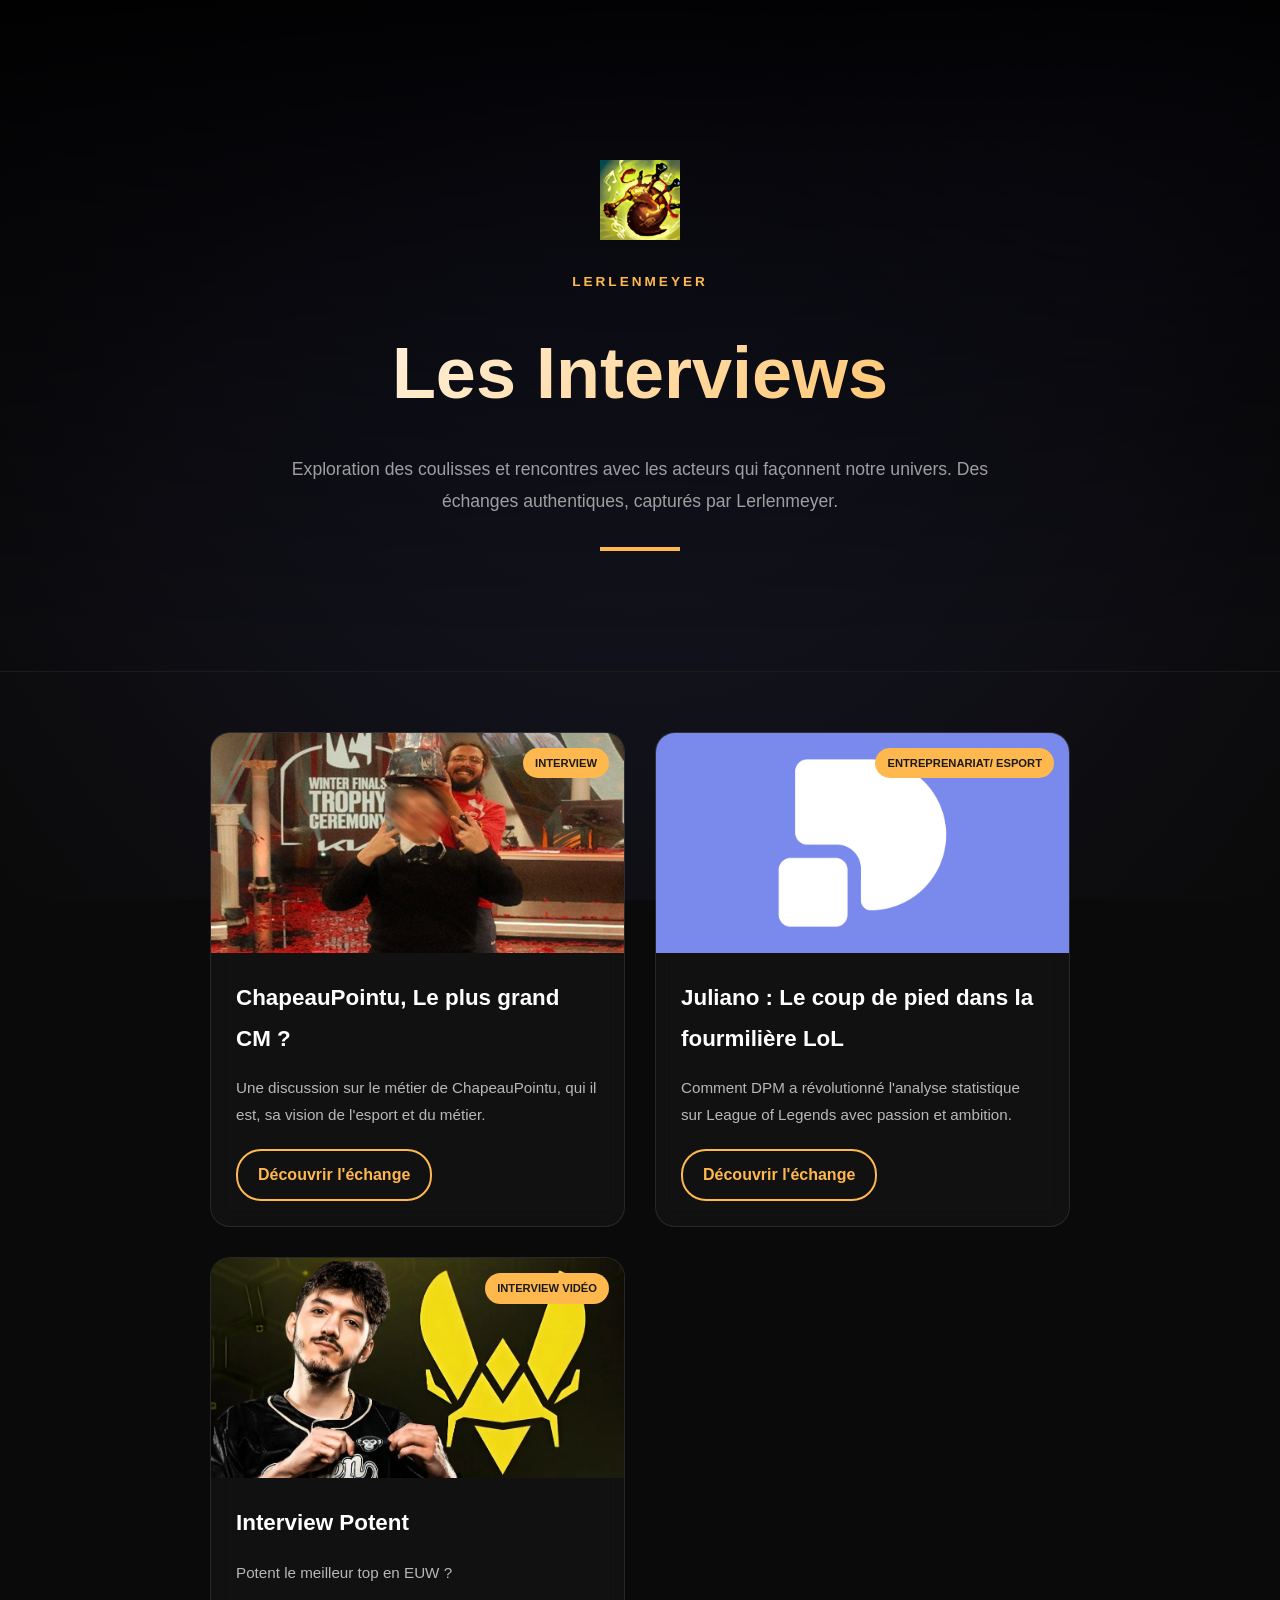
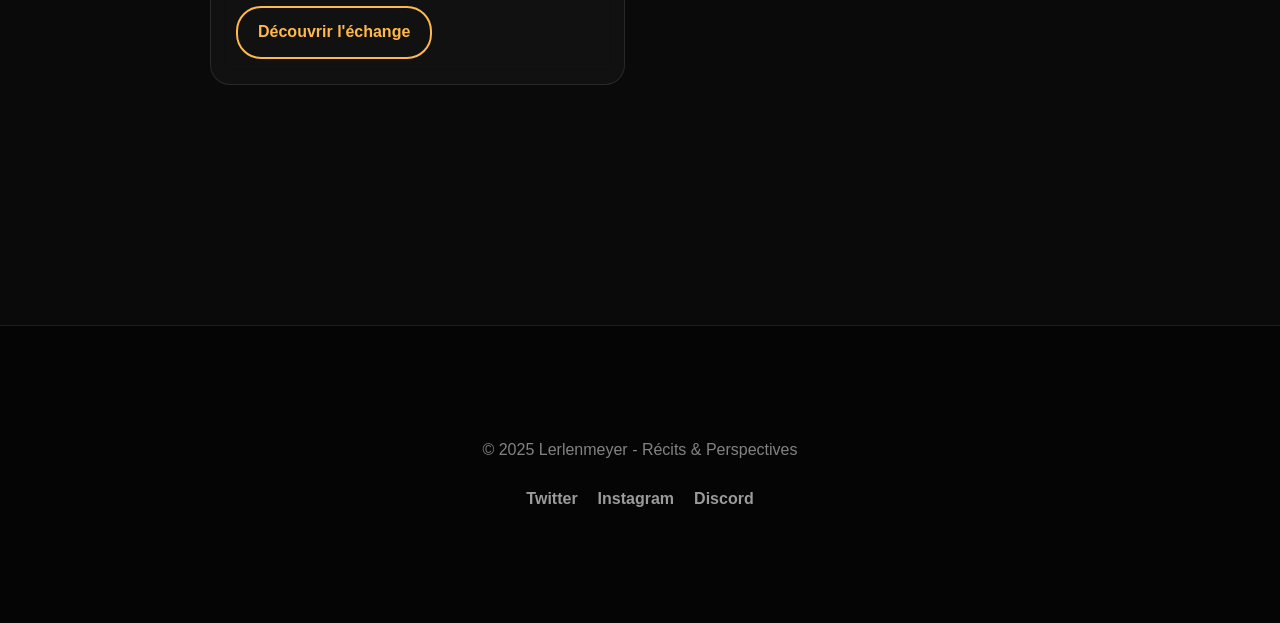
==== commit 3900bb64: "Modification Interview Juliano" ====
--- a/index.html
+++ b/index.html
@@ -42,7 +42,7 @@
                 <span class="category-tag">Entreprenariat/ Esport</span>
             </div>
             <div class="card-body">
-                <h2>Thomas : Le coup de pied dans la fourmilière LoL</h2>
+                <h2>Juliano : Le coup de pied dans la fourmilière LoL</h2>
                 <p>Comment DPM a révolutionné l'analyse statistique sur League of Legends avec passion et ambition.</p>
                 <a href="Juliano.html" class="btn-link">Découvrir l'échange</a>
             </div>
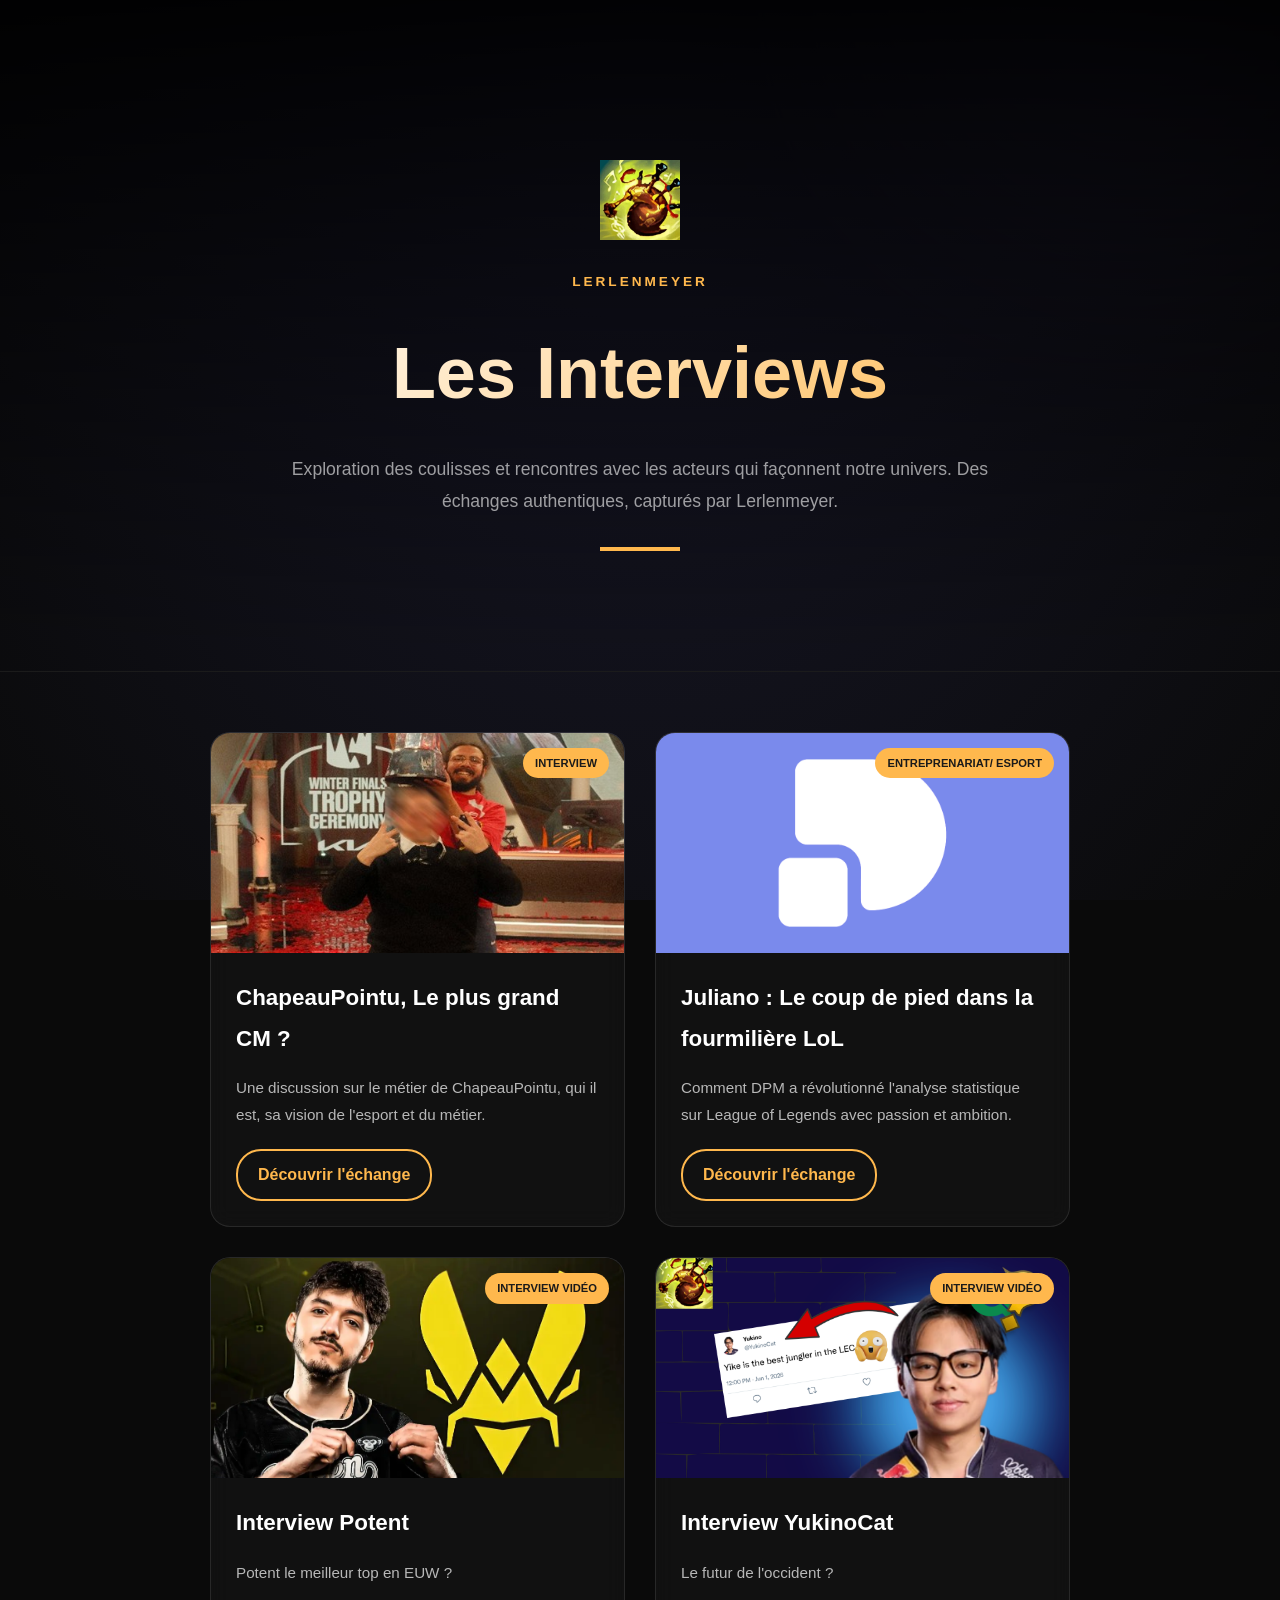
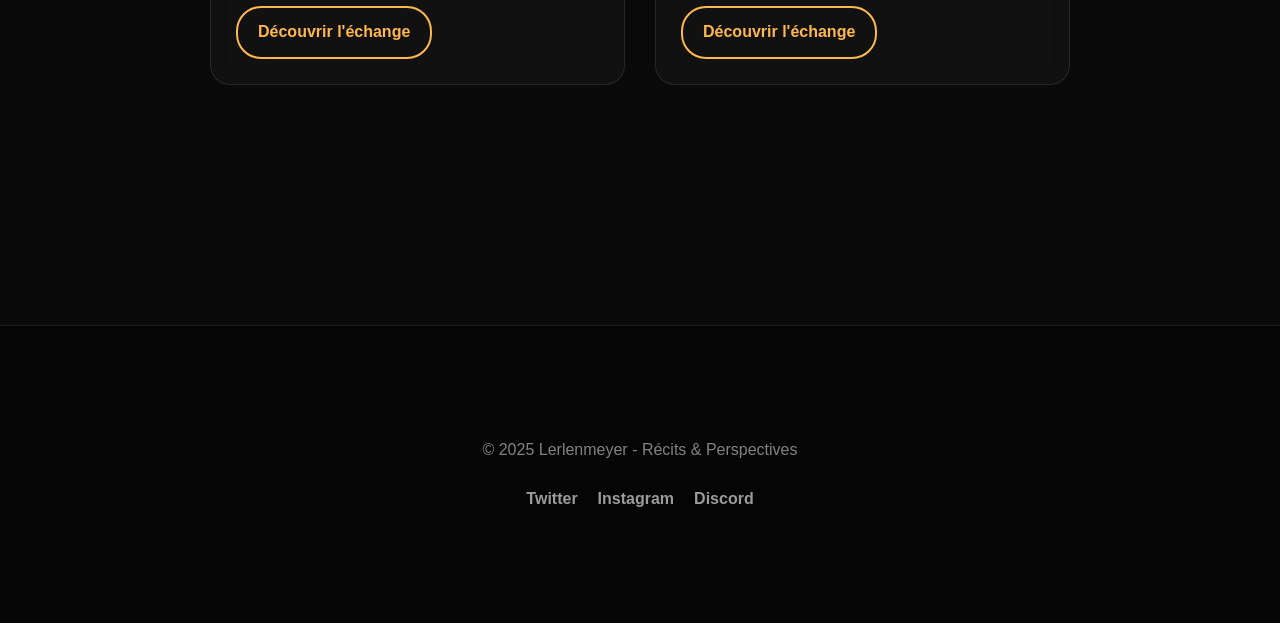
==== commit a69aa84a: "Modification Interview Juliano" ====
--- a/index.html
+++ b/index.html
@@ -6,6 +6,10 @@
     <title>Interviews | Lerlenmeyer</title>
     <link rel="stylesheet" href="Style.css">
     <link rel="icon" href="img/Logo.webp" type="image/x-icon">
+    <script>
+        window.va = window.va || function () { (window.vaq = window.vaq || []).push(arguments); };
+    </script>
+    <script defer src="/_vercel/insights/script.js"></script>
 </head>
 <body class="index-body">
 <div class="bg-animated"></div>
@@ -60,6 +64,18 @@
             </div>
         </article>
 
+        <article class="interview-card">
+            <div class="card-image">
+                <img src="img/yukino.png" alt="Interview YukinoCat">
+                <span class="category-tag">Interview Vidéo</span>
+            </div>
+            <div class="card-body">
+                <h2>Interview YukinoCat</h2>
+                <p>Le futur de l'occident ?</p>
+                <a href="https://youtu.be/Icyyia-TLRc" class="btn-link">Découvrir l'échange</a>
+            </div>
+        </article>
+
     </div>
 </main>
 
@@ -75,4 +91,4 @@
 </footer>
 
 </body>
-</html>+</html>
